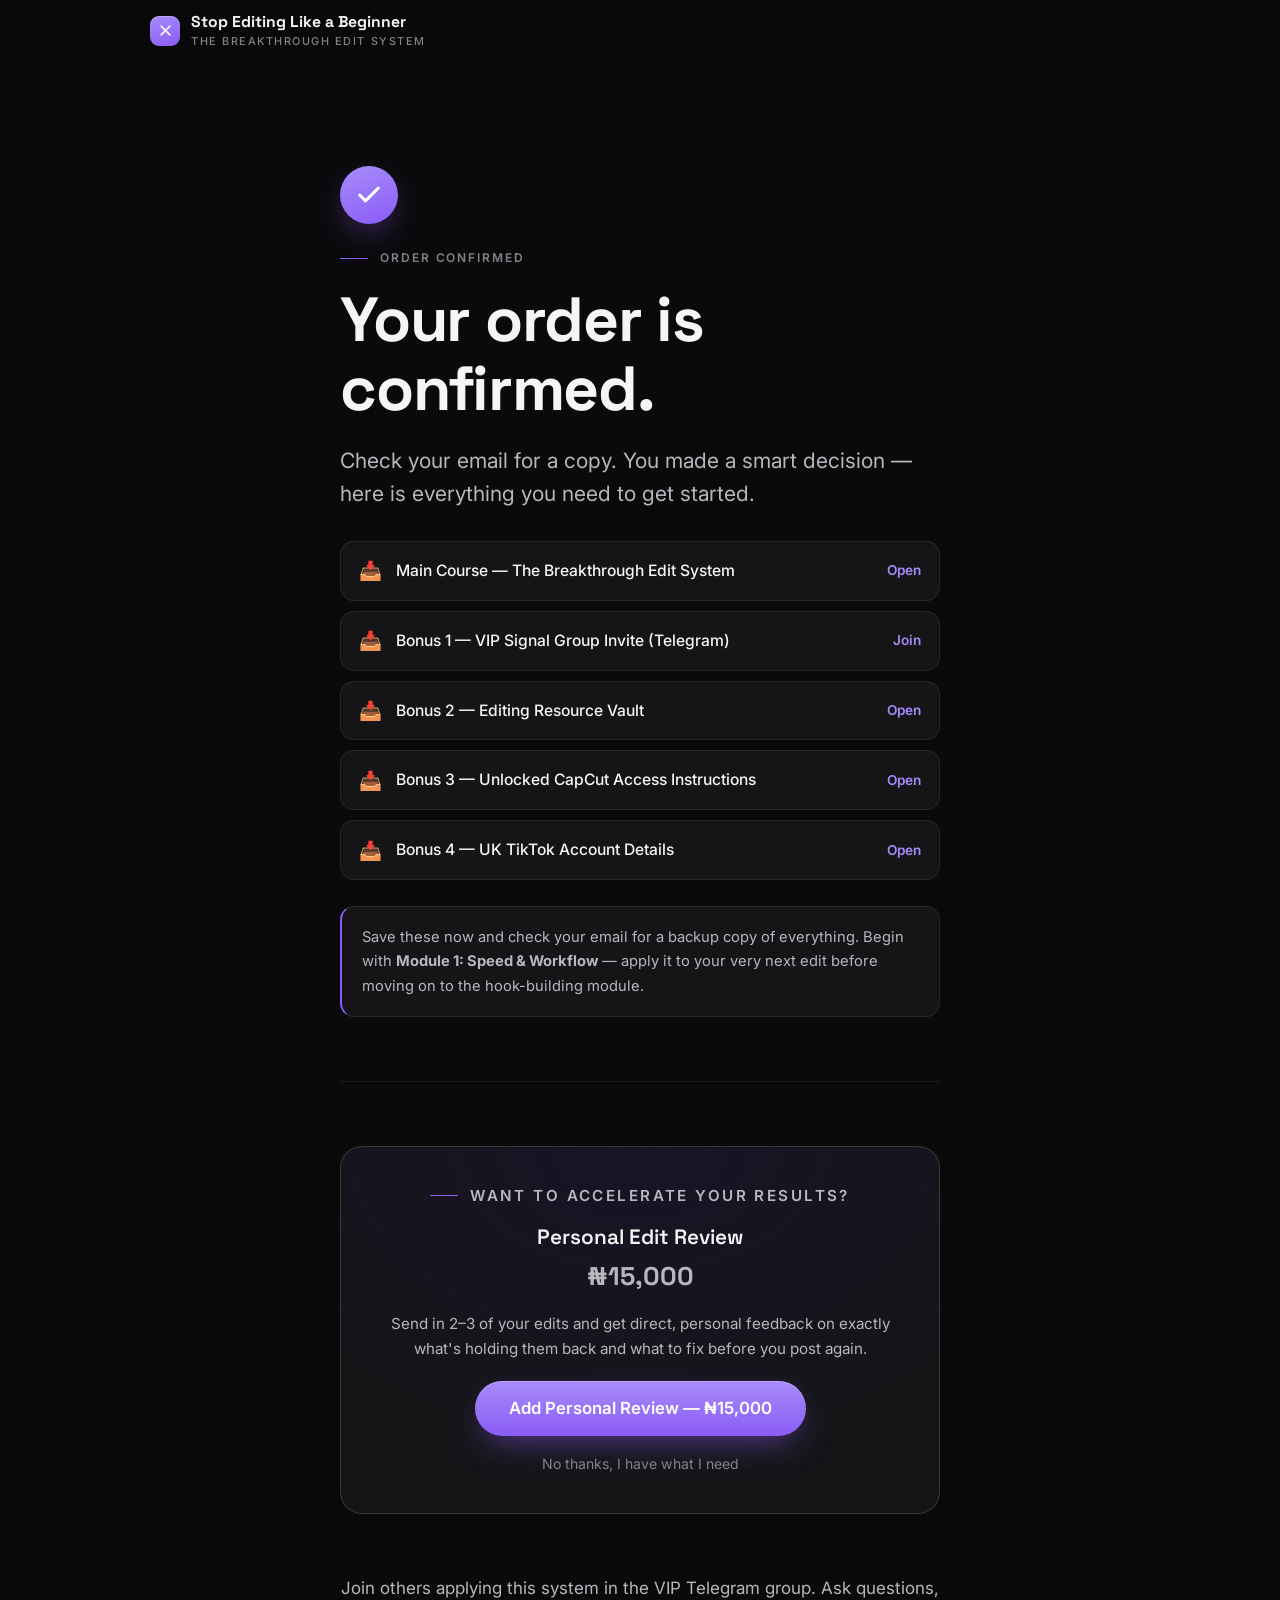
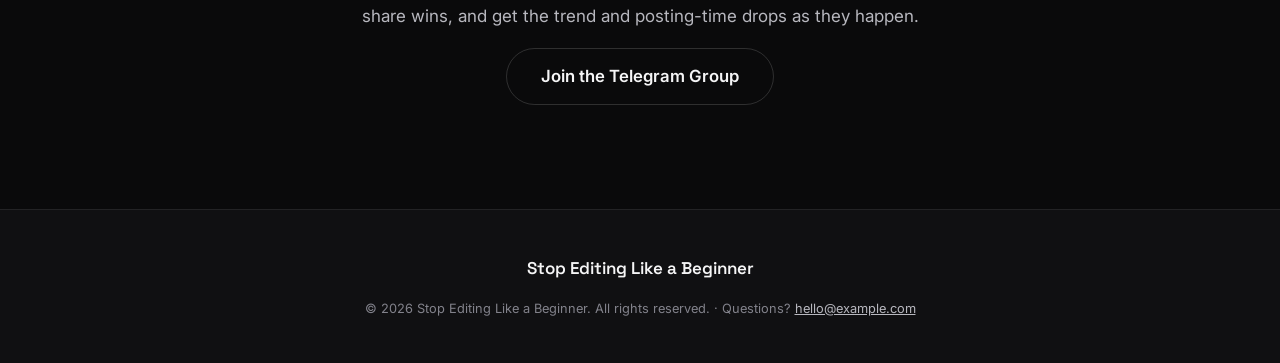
==== confirmation.html @ e880b3b8 "initial commit" ====
<!DOCTYPE html>
<html lang="en">
<head>
  <meta charset="UTF-8">
  <meta name="viewport" content="width=device-width, initial-scale=1">
  <script>document.documentElement.classList.add('js');</script>
  <title>Order Confirmed — The Breakthrough Edit System</title>
  <meta name="robots" content="noindex">

  <link rel="preconnect" href="https://fonts.googleapis.com">
  <link rel="preconnect" href="https://fonts.gstatic.com" crossorigin>
  <link href="https://fonts.googleapis.com/css2?family=Inter:wght@400;500;600&family=Space+Grotesk:wght@500;600;700&display=swap" rel="stylesheet">
  <link rel="stylesheet" href="assets/styles.css">
</head>
<body>
  <a class="skip" href="#main">Skip to content</a>

  <header class="nav is-stuck" data-nav>
    <div class="container nav__inner">
      <a class="brand" href="index.html" aria-label="Stop Editing Like a Beginner — home">
        <span class="mark" aria-hidden="true">
          <svg viewBox="0 0 24 24" fill="none" stroke="currentColor" stroke-width="2.4" stroke-linecap="round"><path d="M5 5l14 14M19 5 5 19"/></svg>
        </span>
        <span class="brand__name">
          <b>Stop Editing Like a Beginner</b>
          <span class="brand__sub">The Breakthrough Edit System</span>
        </span>
      </a>
    </div>
  </header>

  <main id="main">
    <section class="section confirm">
      <div class="container narrow reveal">
        <span class="badge" aria-hidden="true">
          <svg viewBox="0 0 24 24" fill="none" stroke="currentColor" stroke-width="2.6" stroke-linecap="round" stroke-linejoin="round"><path d="M20 6 9 17l-5-5"/></svg>
        </span>

        <p class="eyebrow">Order confirmed</p>
        <h1>Your order is confirmed.</h1>
        <p class="lede">Check your email for a copy. You made a smart decision — here is everything you need to get started.</p>

        <ul class="downloads">
          <li>
            <span class="ico" aria-hidden="true">&#128229;</span>
            <span class="name">Main Course — The Breakthrough Edit System</span>
            <a class="get" href="#">Open</a>
          </li>
          <li>
            <span class="ico" aria-hidden="true">&#128229;</span>
            <span class="name">Bonus 1 — VIP Signal Group Invite (Telegram)</span>
            <a class="get" href="#">Join</a>
          </li>
          <li>
            <span class="ico" aria-hidden="true">&#128229;</span>
            <span class="name">Bonus 2 — Editing Resource Vault</span>
            <a class="get" href="#">Open</a>
          </li>
          <li>
            <span class="ico" aria-hidden="true">&#128229;</span>
            <span class="name">Bonus 3 — Unlocked CapCut Access Instructions</span>
            <a class="get" href="#">Open</a>
          </li>
          <li>
            <span class="ico" aria-hidden="true">&#128229;</span>
            <span class="name">Bonus 4 — UK TikTok Account Details</span>
            <a class="get" href="#">Open</a>
          </li>
        </ul>

        <p class="note-box">Save these now and check your email for a backup copy of everything. Begin with <strong>Module 1: Speed &amp; Workflow</strong> — apply it to your very next edit before moving on to the hook-building module.</p>
      </div>

      <div class="container narrow">
        <hr class="divider">

        <div class="upsell reveal">
          <p class="eyebrow" style="justify-content:center;">Want to accelerate your results?</p>
          <h3>Personal Edit Review</h3>
          <p class="price-line">&#8358;15,000</p>
          <p>Send in 2&ndash;3 of your edits and get direct, personal feedback on exactly what's holding them back and what to fix before you post again.</p>
          <p style="margin-top:20px;">
            <a class="btn btn--lg" href="#">Add Personal Review — &#8358;15,000</a>
          </p>
          <a class="decline" href="index.html">No thanks, I have what I need</a>
        </div>

        <div class="next-block reveal">
          <p class="body">Join others applying this system in the VIP Telegram group. Ask questions, share wins, and get the trend and posting-time drops as they happen.</p>
          <a class="btn btn--lg btn--ghost" href="#">Join the Telegram Group</a>
        </div>
      </div>
    </section>
  </main>

  <footer class="foot">
    <div class="container foot__inner">
      <p class="foot__brand">Stop Editing Like a Beginner</p>
      <p class="foot__legal">
        &copy; <span data-year>2026</span> Stop Editing Like a Beginner. All rights reserved. &middot;
        Questions? <a href="mailto:hello@example.com">hello@example.com</a>
      </p>
    </div>
  </footer>

  <script src="assets/main.js"></script>
</body>
</html>
---- assets/styles.css ----
/* =========================================================
   Stop Editing Like a Beginner — The Breakthrough Edit System
   Sales page styles
   ========================================================= */

:root {
  color-scheme: dark;

  --bg: #0A0A0B;
  --bg-alt: #101012;
  --surface: #151518;
  --surface-2: #1B1B20;

  --border: rgba(255, 255, 255, 0.08);
  --border-strong: rgba(255, 255, 255, 0.15);

  --text: #F5F5F6;
  --text-dim: #B7B7BE;
  --text-mute: #82828B;

  --accent: #8B5CF6;
  --accent-2: #A78BFA;
  --gold: #F5B544;

  --radius: 14px;
  --radius-lg: 22px;
  --maxw: 1060px;

  --shadow: 0 24px 60px -24px rgba(0, 0, 0, 0.65);
  --glow: 0 12px 34px -10px rgba(139, 92, 246, 0.6);

  --font-body: "Inter", system-ui, -apple-system, "Segoe UI", Roboto, sans-serif;
  --font-head: "Space Grotesk", var(--font-body);
}

/* ---------- Reset / base ---------- */

*, *::before, *::after { box-sizing: border-box; }

html { -webkit-text-size-adjust: 100%; scroll-behavior: smooth; }

body {
  margin: 0;
  background: var(--bg);
  color: var(--text);
  font-family: var(--font-body);
  font-size: 1.0625rem;
  line-height: 1.65;
  -webkit-font-smoothing: antialiased;
  text-rendering: optimizeLegibility;
}

img { max-width: 100%; display: block; height: auto; }
a { color: inherit; }

h1, h2, h3 {
  font-family: var(--font-head);
  font-weight: 600;
  line-height: 1.1;
  letter-spacing: -0.02em;
  margin: 0;
}

h1 { font-size: clamp(2.4rem, 6.6vw, 3.9rem); font-weight: 700; }
h2 { font-size: clamp(1.85rem, 4.2vw, 2.75rem); }
h3 { font-family: var(--font-body); font-size: 1.05rem; font-weight: 600; letter-spacing: 0; }

p { margin: 0; }

::selection { background: var(--accent); color: #fff; }

:where(section) { scroll-margin-top: 90px; }

/* ---------- Layout helpers ---------- */

.container {
  width: 100%;
  max-width: var(--maxw);
  margin-inline: auto;
  padding-inline: clamp(20px, 5vw, 40px);
}

.narrow { max-width: 680px; }

.center {
  display: flex;
  flex-direction: column;
  align-items: center;
  text-align: center;
  gap: 14px;
}

.section { padding-block: clamp(64px, 10vw, 120px); }

.section--alt {
  background: var(--bg-alt);
  border-block: 1px solid var(--border);
}

.u-accent { color: var(--accent-2); }

/* ---------- Skip link ---------- */

.skip {
  position: absolute;
  left: -9999px;
}
.skip:focus {
  left: 16px;
  top: 16px;
  z-index: 100;
  background: #fff;
  color: #000;
  padding: 9px 15px;
  border-radius: 8px;
  font-weight: 600;
}

/* ---------- Eyebrow ---------- */

.eyebrow {
  display: flex;
  align-items: center;
  gap: 12px;
  margin: 0 0 18px;
  font-size: 0.75rem;
  font-weight: 600;
  letter-spacing: 0.16em;
  text-transform: uppercase;
  color: var(--text-mute);
}
.eyebrow::before {
  content: "";
  width: 28px;
  height: 1px;
  background: var(--accent);
}

/* ---------- Text blocks ---------- */

.lede {
  margin: 22px 0 0;
  font-size: clamp(1.1rem, 2.1vw, 1.32rem);
  line-height: 1.55;
  color: var(--text-dim);
}
.lede--plain { margin: 0 0 34px; color: var(--text); }

.body { margin: 18px 0 0; color: var(--text-dim); }

.callout-line {
  margin: 38px 0 0;
  padding-left: 22px;
  border-left: 2px solid var(--accent);
  font-family: var(--font-head);
  font-size: clamp(1.15rem, 2.5vw, 1.5rem);
  font-weight: 500;
  line-height: 1.4;
  letter-spacing: -0.01em;
  color: var(--text);
}

/* ---------- Buttons ---------- */

.btn {
  --_bg: linear-gradient(180deg, var(--accent-2), var(--accent));
  display: inline-flex;
  align-items: center;
  justify-content: center;
  gap: 10px;
  padding: 16px 26px;
  font-family: var(--font-body);
  font-size: 1rem;
  font-weight: 600;
  line-height: 1;
  color: #fff;
  text-decoration: none;
  background: var(--_bg);
  border: 0;
  border-radius: 999px;
  cursor: pointer;
  box-shadow: var(--glow), inset 0 1px 0 rgba(255, 255, 255, 0.25);
  transition: transform 0.15s ease, box-shadow 0.15s ease, filter 0.15s ease;
}
.btn:hover {
  transform: translateY(-2px);
  filter: brightness(1.06);
  box-shadow: 0 18px 44px -12px rgba(139, 92, 246, 0.7), inset 0 1px 0 rgba(255, 255, 255, 0.25);
}
.btn:active { transform: translateY(0); }
.btn:focus-visible { outline: 2px solid var(--accent-2); outline-offset: 3px; }

.btn--lg { padding: 19px 34px; font-size: 1.05rem; }
.btn--sm { padding: 11px 18px; font-size: 0.9rem; }
.btn--block { width: 100%; }

.btn--ghost {
  background: transparent;
  color: var(--text);
  border: 1px solid var(--border-strong);
  box-shadow: none;
}
.btn--ghost:hover { background: var(--surface-2); filter: none; }

.btn svg { width: 18px; height: 18px; flex-shrink: 0; }

/* ---------- CTA micro copy ---------- */

.cta { margin-top: 32px; }
.cta__micro { margin: 14px 0 0; font-size: 0.9rem; color: var(--text-mute); }
.cta__trust { margin: 4px 0 0; font-size: 0.82rem; letter-spacing: 0.02em; color: var(--text-mute); }

/* ---------- Announcement bar ---------- */

.announce {
  padding: 9px 16px;
  text-align: center;
  font-size: 0.85rem;
  font-weight: 500;
  letter-spacing: 0.01em;
  color: #fff;
  background: linear-gradient(90deg, var(--accent), var(--accent-2));
}
.announce strong { font-weight: 700; }

/* ---------- Nav ---------- */

.nav {
  position: sticky;
  top: 0;
  z-index: 50;
  background: rgba(10, 10, 11, 0.72);
  backdrop-filter: blur(12px);
  -webkit-backdrop-filter: blur(12px);
  border-bottom: 1px solid transparent;
  transition: border-color 0.2s ease, background 0.2s ease;
}
.nav.is-stuck {
  border-color: var(--border);
  background: rgba(10, 10, 11, 0.92);
}
.nav__inner {
  display: flex;
  align-items: center;
  justify-content: space-between;
  gap: 16px;
  padding-block: 13px;
}

.brand {
  display: flex;
  align-items: center;
  gap: 11px;
  text-decoration: none;
  line-height: 1.15;
}
.brand .mark {
  display: grid;
  place-items: center;
  width: 30px;
  height: 30px;
  flex-shrink: 0;
  border-radius: 9px;
  color: #fff;
  background: linear-gradient(160deg, var(--accent-2), var(--accent));
  box-shadow: inset 0 1px 0 rgba(255, 255, 255, 0.3);
}
.brand .mark svg { width: 15px; height: 15px; }
.brand__name { display: flex; flex-direction: column; line-height: 1.25; }
.brand b { font-family: var(--font-head); font-weight: 700; font-size: 0.98rem; }
.brand__sub {
  margin-top: 2px;
  font-size: 0.68rem;
  font-weight: 500;
  letter-spacing: 0.14em;
  text-transform: uppercase;
  color: var(--text-mute);
}

/* ---------- Hero ---------- */

.hero {
  position: relative;
  overflow: hidden;
  padding-top: clamp(44px, 7vw, 84px);
  padding-bottom: clamp(36px, 5vw, 56px);
}
.hero::before {
  content: "";
  position: absolute;
  inset: -22% -12% auto auto;
  width: min(680px, 92vw);
  height: 660px;
  background: radial-gradient(circle at 68% 32%, rgba(139, 92, 246, 0.26), transparent 62%);
  pointer-events: none;
}
.hero__grid {
  position: relative;
  display: grid;
  grid-template-columns: 1.05fr 0.95fr;
  gap: clamp(32px, 6vw, 72px);
  align-items: center;
}
.hero__copy { max-width: 560px; }

.hero__media { justify-self: center; position: relative; }

.phone {
  position: relative;
  width: min(272px, 72vw);
  padding: 10px;
  background: linear-gradient(160deg, #27272c, #131316);
  border: 1px solid var(--border-strong);
  border-radius: 44px;
  box-shadow: var(--shadow);
}
.phone::before {
  content: "";
  position: absolute;
  inset: -44px;
  z-index: -1;
  background: radial-gradient(circle, rgba(139, 92, 246, 0.22), transparent 70%);
}
.phone img {
  width: 100%;
  aspect-ratio: 9 / 13;
  object-fit: cover;
  object-position: top center;
  border-radius: 34px;
}

/* ---------- Pain list ---------- */

.painlist {
  margin: 0;
  padding: 0;
  list-style: none;
  border-top: 1px solid var(--border);
}
.painlist li {
  position: relative;
  padding: 15px 0 15px 32px;
  border-bottom: 1px solid var(--border);
  color: #C6C6CD;
}
.painlist li::before {
  content: "\00d7";
  position: absolute;
  left: 4px;
  top: 15px;
  font-size: 1rem;
  font-weight: 700;
  color: #6a6a72;
}

/* ---------- Wins list ---------- */

.wins {
  margin: 30px 0 0;
  padding: 0;
  list-style: none;
}
.wins li {
  position: relative;
  padding: 16px 0 16px 40px;
  border-bottom: 1px solid var(--border);
  color: var(--text);
}
.wins li:first-child { border-top: 1px solid var(--border); }
.wins li::before {
  content: "";
  position: absolute;
  left: 0;
  top: 15px;
  width: 22px;
  height: 22px;
  border-radius: 50%;
  background: rgba(139, 92, 246, 0.16);
  border: 1px solid rgba(139, 92, 246, 0.5);
}
.wins li::after {
  content: "\2713";
  position: absolute;
  left: 0;
  top: 15px;
  width: 22px;
  height: 22px;
  font-size: 0.78rem;
  font-weight: 700;
  line-height: 22px;
  text-align: center;
  color: var(--accent-2);
}

/* ---------- Figures ---------- */

.shot { margin: clamp(38px, 6vw, 64px) 0 0; }
.shot img {
  border-radius: var(--radius-lg);
  border: 1px solid var(--border);
  box-shadow: var(--shadow);
}
.shot--wide img {
  width: 100%;
  aspect-ratio: 16 / 9;
  object-fit: cover;
}
.shot figcaption {
  margin-top: 14px;
  font-size: 0.9rem;
  color: var(--text-mute);
  text-align: center;
}

/* ---------- Value stack ---------- */

.stack {
  margin-top: 30px;
  background: var(--surface);
  border: 1px solid var(--border);
  border-radius: var(--radius-lg);
  overflow: hidden;
}
.stack__row {
  display: flex;
  align-items: flex-start;
  justify-content: space-between;
  gap: 22px;
  padding: 22px 24px;
  border-bottom: 1px solid var(--border);
}
.stack__row h3 { margin: 0 0 4px; }
.stack__row p {
  margin: 0;
  max-width: 46ch;
  font-size: 0.92rem;
  color: var(--text-mute);
}
.stack__row--main { background: var(--surface-2); }
.stack__row--main h3 { font-family: var(--font-head); font-size: 1.15rem; font-weight: 600; }

.price {
  flex-shrink: 0;
  font-weight: 600;
  font-size: 0.95rem;
  font-variant-numeric: tabular-nums;
  color: var(--text-dim);
}
.tag {
  display: inline-block;
  margin-left: 8px;
  padding: 2px 8px;
  font-size: 0.72rem;
  font-weight: 600;
  letter-spacing: 0.02em;
  color: var(--accent-2);
  background: rgba(139, 92, 246, 0.14);
  border-radius: 999px;
  vertical-align: middle;
}
.stack__total {
  display: flex;
  align-items: center;
  justify-content: space-between;
  padding: 20px 24px;
  font-family: var(--font-head);
  font-weight: 600;
  font-size: 1.05rem;
}

/* ---------- Price card ---------- */

.pricecard {
  margin-top: 26px;
  padding: clamp(28px, 5vw, 44px);
  text-align: center;
  border: 1px solid var(--border-strong);
  border-radius: var(--radius-lg);
  background: radial-gradient(120% 130% at 50% 0%, rgba(139, 92, 246, 0.14), var(--surface) 62%);
}
.pricecard__label {
  margin: 0;
  font-size: 0.75rem;
  letter-spacing: 0.16em;
  text-transform: uppercase;
  color: var(--text-mute);
}
.pricecard__amount {
  margin: 8px 0 0;
  font-family: var(--font-head);
  font-weight: 700;
  font-size: clamp(2.6rem, 7vw, 3.5rem);
  letter-spacing: -0.02em;
}
.pricecard__amount s {
  display: inline-block;
  margin-left: 12px;
  font-size: 0.32em;
  font-weight: 500;
  letter-spacing: 0;
  color: var(--text-mute);
  vertical-align: middle;
}
.pricecard__note {
  margin: 14px auto 24px;
  max-width: 46ch;
  font-size: 0.95rem;
  color: var(--text-dim);
}
.pricecard .cta__micro { margin-top: 12px; }

/* ---------- Receipts ---------- */

.receipts {
  display: grid;
  grid-template-columns: repeat(auto-fit, minmax(150px, 1fr));
  gap: 16px;
  margin-top: clamp(30px, 5vw, 44px);
}
.receipts figure {
  margin: 0;
  background: var(--surface);
  border: 1px solid var(--border);
  border-radius: var(--radius);
  overflow: hidden;
}
.receipts img {
  width: 100%;
  aspect-ratio: 4 / 3;
  object-fit: cover;
  object-position: top;
}
.receipts figcaption {
  padding: 12px 14px;
  font-size: 0.82rem;
  color: var(--text-mute);
  border-top: 1px solid var(--border);
}
.receipts__note {
  margin: 16px 0 0;
  text-align: center;
  font-size: 0.82rem;
  color: var(--text-mute);
}

/* ---------- Quotes ---------- */

.quotes {
  display: grid;
  grid-template-columns: 1fr 1fr;
  gap: 20px;
  margin-top: 34px;
}
blockquote {
  margin: 0;
  padding: 26px;
  background: var(--surface);
  border: 1px solid var(--border);
  border-radius: var(--radius-lg);
}
blockquote p {
  margin: 14px 0 18px;
  font-size: 1.02rem;
  line-height: 1.55;
  color: var(--text);
}
.stars { color: var(--gold); letter-spacing: 2px; font-size: 0.9rem; }
blockquote footer { font-size: 0.9rem; font-style: normal; color: var(--text-mute); }
blockquote footer span {
  display: block;
  margin-top: 4px;
  font-weight: 500;
  color: var(--accent-2);
}

/* ---------- Guarantee ---------- */

.guarantee {
  display: flex;
  gap: 14px;
  align-items: flex-start;
  max-width: 520px;
  margin: 30px auto 0;
  padding: 20px 22px;
  text-align: left;
  background: var(--surface);
  border: 1px solid var(--border);
  border-radius: var(--radius);
}
.guarantee__icon { font-size: 1.4rem; line-height: 1; }
.guarantee p { margin: 0; font-size: 0.92rem; color: var(--text-dim); }

/* ---------- Final section ---------- */

.final .shot { margin: 0 0 clamp(36px, 6vw, 56px); }

/* ---------- Footer ---------- */

.foot {
  padding-block: 44px;
  background: var(--bg-alt);
  border-top: 1px solid var(--border);
}
.foot__inner { display: flex; flex-direction: column; gap: 6px; text-align: center; }
.foot__brand { font-family: var(--font-head); font-weight: 600; }
.foot__meta { font-size: 0.85rem; color: var(--text-mute); }
.foot__legal { margin-top: 10px; font-size: 0.8rem; color: var(--text-mute); }
.foot__legal a { color: var(--text-dim); }

/* ---------- Sticky buy bar (mobile) ---------- */

.buybar {
  position: fixed;
  left: 0;
  right: 0;
  bottom: 0;
  z-index: 60;
  padding: 12px clamp(16px, 5vw, 20px);
  background: rgba(16, 16, 18, 0.95);
  backdrop-filter: blur(10px);
  -webkit-backdrop-filter: blur(10px);
  border-top: 1px solid var(--border);
  transform: translateY(110%);
  transition: transform 0.25s ease;
}
.buybar.is-visible { transform: translateY(0); }
.buybar__inner {
  display: flex;
  align-items: center;
  justify-content: space-between;
  gap: 14px;
  max-width: var(--maxw);
  margin-inline: auto;
}
.buybar strong { font-family: var(--font-head); font-size: 1.1rem; }
.buybar span { display: block; font-size: 0.75rem; color: var(--text-mute); }

@media (min-width: 860px) {
  .buybar { display: none; }
}

/* ---------- Confirmation page ---------- */

.confirm { padding-block: clamp(56px, 9vw, 104px); }

.badge {
  display: grid;
  place-items: center;
  width: 58px;
  height: 58px;
  margin: 0 0 24px;
  border-radius: 50%;
  color: #fff;
  background: linear-gradient(160deg, var(--accent-2), var(--accent));
  box-shadow: var(--glow);
}
.badge svg { width: 28px; height: 28px; }

.downloads { margin: 30px 0 0; padding: 0; list-style: none; }
.downloads li {
  display: flex;
  align-items: center;
  gap: 14px;
  padding: 16px 18px;
  margin-bottom: 10px;
  background: var(--surface);
  border: 1px solid var(--border);
  border-radius: var(--radius);
}
.downloads .ico { font-size: 1.15rem; line-height: 1; flex-shrink: 0; }
.downloads .name { flex: 1; font-weight: 500; font-size: 0.98rem; }
.downloads .get {
  flex-shrink: 0;
  font-size: 0.85rem;
  font-weight: 600;
  color: var(--accent-2);
  text-decoration: none;
}
.downloads .get:hover { text-decoration: underline; }

.note-box {
  margin: 26px 0 0;
  padding: 18px 20px;
  font-size: 0.92rem;
  color: var(--text-dim);
  background: var(--surface);
  border: 1px solid var(--border);
  border-left: 2px solid var(--accent);
  border-radius: var(--radius);
}

.divider {
  margin: clamp(40px, 7vw, 64px) 0;
  border: 0;
  border-top: 1px solid var(--border);
}

.upsell {
  padding: clamp(24px, 4vw, 36px);
  background: radial-gradient(120% 130% at 50% 0%, rgba(139, 92, 246, 0.12), var(--surface) 62%);
  border: 1px solid var(--border-strong);
  border-radius: var(--radius-lg);
  text-align: center;
}
.upsell h3 { font-family: var(--font-head); font-size: 1.3rem; font-weight: 600; }
.upsell .price-line {
  margin: 6px 0 14px;
  font-family: var(--font-head);
  font-size: 1.6rem;
  font-weight: 700;
}
.upsell p { color: var(--text-dim); font-size: 0.95rem; }
.decline {
  display: inline-block;
  margin-top: 16px;
  font-size: 0.88rem;
  color: var(--text-mute);
  text-decoration: none;
}
.decline:hover { color: var(--text-dim); text-decoration: underline; }

.next-block { margin-top: clamp(40px, 7vw, 60px); text-align: center; }
.next-block .btn { margin-top: 18px; }

/* ---------- Reveal animation ---------- */

.js .reveal {
  opacity: 0;
  transform: translateY(16px);
  transition: opacity 0.6s ease, transform 0.6s ease;
}
.js .reveal.in { opacity: 1; transform: none; }

/* ---------- Responsive ---------- */

@media (max-width: 860px) {
  .hero__grid { grid-template-columns: 1fr; text-align: center; }
  .hero__copy { max-width: none; }
  .hero .eyebrow { justify-content: center; }
  .hero .cta { display: flex; flex-direction: column; align-items: center; }
  body { padding-bottom: 72px; }
}

@media (max-width: 720px) {
  .quotes { grid-template-columns: 1fr; }
  .stack__row { flex-direction: column; gap: 8px; }
  .stack__row .price { align-self: flex-start; }
}

@media (prefers-reduced-motion: reduce) {
  html { scroll-behavior: auto; }
  *, *::before, *::after { transition: none !important; animation: none !important; }
  .btn:hover { transform: none; }
  .js .reveal { opacity: 1; transform: none; }
}
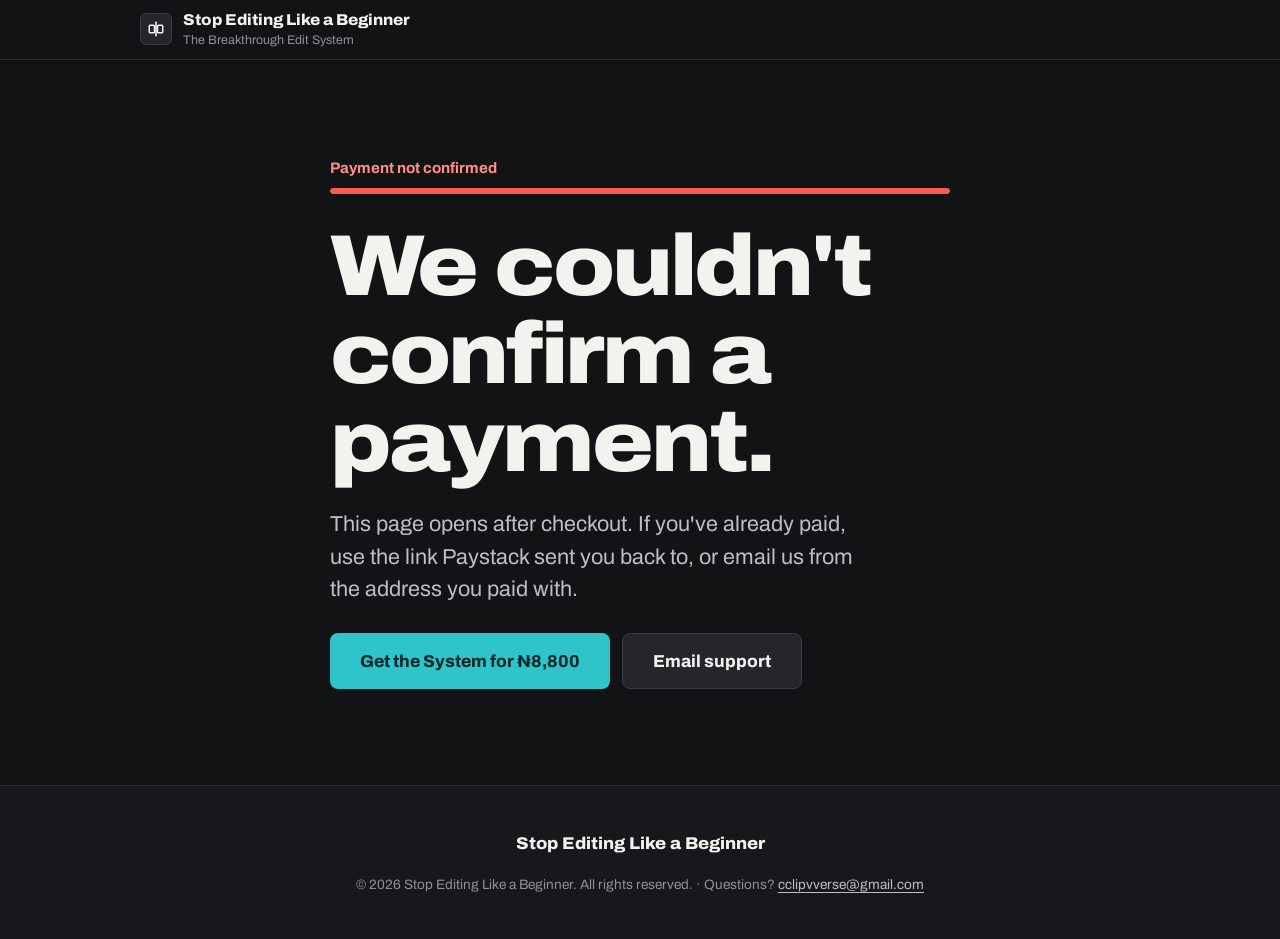
==== commit 79a5f38d: "Redesign funnel and wire Paystack checkout" ====
--- a/confirmation.html
+++ b/confirmation.html
@@ -6,20 +6,19 @@
   <script>document.documentElement.classList.add('js');</script>
   <title>Order Confirmed — The Breakthrough Edit System</title>
   <meta name="robots" content="noindex">
+  <meta name="theme-color" content="#121315">
 
-  <link rel="preconnect" href="https://fonts.googleapis.com">
-  <link rel="preconnect" href="https://fonts.gstatic.com" crossorigin>
-  <link href="https://fonts.googleapis.com/css2?family=Inter:wght@400;500;600&family=Space+Grotesk:wght@500;600;700&display=swap" rel="stylesheet">
+  <link rel="preload" href="assets/fonts/archivo-latin.woff2" as="font" type="font/woff2" crossorigin>
   <link rel="stylesheet" href="assets/styles.css">
 </head>
 <body>
   <a class="skip" href="#main">Skip to content</a>
 
-  <header class="nav is-stuck" data-nav>
+  <header class="nav" data-nav>
     <div class="container nav__inner">
       <a class="brand" href="index.html" aria-label="Stop Editing Like a Beginner — home">
         <span class="mark" aria-hidden="true">
-          <svg viewBox="0 0 24 24" fill="none" stroke="currentColor" stroke-width="2.4" stroke-linecap="round"><path d="M5 5l14 14M19 5 5 19"/></svg>
+          <svg viewBox="0 0 24 24" fill="none" stroke="currentColor" stroke-width="2" stroke-linecap="round"><rect x="3" y="7" width="7" height="10" rx="1.5"/><rect x="14" y="7" width="7" height="10" rx="1.5"/><path d="M12 3v18"/></svg>
         </span>
         <span class="brand__name">
           <b>Stop Editing Like a Beginner</b>
@@ -31,63 +30,80 @@
 
   <main id="main">
     <section class="section confirm">
-      <div class="container narrow reveal">
-        <span class="badge" aria-hidden="true">
-          <svg viewBox="0 0 24 24" fill="none" stroke="currentColor" stroke-width="2.6" stroke-linecap="round" stroke-linejoin="round"><path d="M20 6 9 17l-5-5"/></svg>
-        </span>
+      <div class="container narrow">
+        <div class="done" data-status data-state="checking" role="status" aria-live="polite">
+          <p class="done__row">
+            <svg class="done__ok" viewBox="0 0 24 24" fill="none" stroke="currentColor" stroke-width="2.6" stroke-linecap="round" stroke-linejoin="round" aria-hidden="true"><path d="M20 6 9 17l-5-5"/></svg>
+            <span data-status-text>Checking your payment&hellip;</span>
+            <span class="done__pct" aria-hidden="true" data-status-pct></span>
+          </p>
+          <span class="done__bar" aria-hidden="true"></span>
+        </div>
 
-        <p class="eyebrow">Order confirmed</p>
+        <noscript>
+          <p class="note-box">Turn on JavaScript to confirm your payment and see your Telegram access links.</p>
+        </noscript>
+
+        <div class="unpaid" data-unpaid hidden>
+          <h1>We couldn't confirm a payment.</h1>
+          <p class="lede" data-unpaid-text>If you've just paid, refresh this page. Still stuck? Email us from the address you paid with and we'll send your access.</p>
+          <div class="unpaid__actions">
+            <a class="btn btn--lg" href="index.html#get">Get the System for &#8358;8,800</a>
+            <a class="btn btn--lg btn--ghost" href="mailto:cclipvverse@gmail.com">Email support</a>
+          </div>
+        </div>
+
+        <div class="paid" data-paid hidden>
         <h1>Your order is confirmed.</h1>
         <p class="lede">Check your email for a copy. You made a smart decision — here is everything you need to get started.</p>
 
+        <div class="tg">
+          <p class="body">Join others applying this system in the VIP Telegram group. Ask questions, share wins, and get the trend and posting-time drops as they happen.</p>
+          <div class="tg__buttons">
+            <a class="btn btn--lg" data-link="vault" target="_blank" rel="noopener">Join Clip Verse Resource Vault</a>
+            <a class="btn btn--lg" data-link="signal" target="_blank" rel="noopener">Join Clip Verse Signal Group</a>
+          </div>
+        </div>
+
         <ul class="downloads">
-          <li>
-            <span class="ico" aria-hidden="true">&#128229;</span>
+          <li data-lane="V1">
+            <svg class="ico" viewBox="0 0 24 24" fill="none" stroke="currentColor" stroke-width="1.8" stroke-linecap="round" stroke-linejoin="round" aria-hidden="true"><rect x="3" y="5" width="18" height="14" rx="2"/><path d="m10 9 5 3-5 3V9Z"/></svg>
             <span class="name">Main Course — The Breakthrough Edit System</span>
-            <a class="get" href="#">Open</a>
+            <span class="where">In Telegram</span>
           </li>
-          <li>
-            <span class="ico" aria-hidden="true">&#128229;</span>
+          <li data-lane="A1" class="lane-audio">
+            <svg class="ico" viewBox="0 0 24 24" fill="none" stroke="currentColor" stroke-width="1.8" stroke-linecap="round" stroke-linejoin="round" aria-hidden="true"><path d="M4 12h3l2-6 4 12 2-6h5"/></svg>
             <span class="name">Bonus 1 — VIP Signal Group Invite (Telegram)</span>
-            <a class="get" href="#">Join</a>
+            <span class="where">In Telegram</span>
           </li>
-          <li>
-            <span class="ico" aria-hidden="true">&#128229;</span>
+          <li data-lane="T1" class="lane-text">
+            <svg class="ico" viewBox="0 0 24 24" fill="none" stroke="currentColor" stroke-width="1.8" stroke-linecap="round" stroke-linejoin="round" aria-hidden="true"><rect x="3" y="4" width="18" height="16" rx="2"/><path d="M3 10h18M9 4v6"/></svg>
             <span class="name">Bonus 2 — Editing Resource Vault</span>
-            <a class="get" href="#">Open</a>
+            <span class="where">In Telegram</span>
           </li>
-          <li>
-            <span class="ico" aria-hidden="true">&#128229;</span>
+          <li data-lane="FX" class="lane-fx">
+            <svg class="ico" viewBox="0 0 24 24" fill="none" stroke="currentColor" stroke-width="1.8" stroke-linecap="round" stroke-linejoin="round" aria-hidden="true"><rect x="5" y="11" width="14" height="9" rx="2"/><path d="M8 11V8a4 4 0 0 1 7.6-1.7"/></svg>
             <span class="name">Bonus 3 — Unlocked CapCut Access Instructions</span>
-            <a class="get" href="#">Open</a>
+            <span class="where">In Telegram</span>
           </li>
-          <li>
-            <span class="ico" aria-hidden="true">&#128229;</span>
+          <li data-lane="OV" class="lane-marker">
+            <svg class="ico" viewBox="0 0 24 24" fill="none" stroke="currentColor" stroke-width="1.8" stroke-linecap="round" stroke-linejoin="round" aria-hidden="true"><circle cx="12" cy="8" r="4"/><path d="M4 21c1.5-4 4.5-6 8-6s6.5 2 8 6"/></svg>
             <span class="name">Bonus 4 — UK TikTok Account Details</span>
-            <a class="get" href="#">Open</a>
+            <span class="where">In Telegram</span>
           </li>
         </ul>
 
         <p class="note-box">Save these now and check your email for a backup copy of everything. Begin with <strong>Module 1: Speed &amp; Workflow</strong> — apply it to your very next edit before moving on to the hook-building module.</p>
-      </div>
 
-      <div class="container narrow">
         <hr class="divider">
 
-        <div class="upsell reveal">
-          <p class="eyebrow" style="justify-content:center;">Want to accelerate your results?</p>
-          <h3>Personal Edit Review</h3>
+        <div class="upsell">
+          <p class="upsell__bar">Want to accelerate your results?</p>
+          <h2>Personal Edit Review</h2>
           <p class="price-line">&#8358;15,000</p>
           <p>Send in 2&ndash;3 of your edits and get direct, personal feedback on exactly what's holding them back and what to fix before you post again.</p>
-          <p style="margin-top:20px;">
-            <a class="btn btn--lg" href="#">Add Personal Review — &#8358;15,000</a>
-          </p>
-          <a class="decline" href="index.html">No thanks, I have what I need</a>
+          <a class="btn btn--lg btn--ghost" href="https://t.me/+2349126359248" target="_blank" rel="noopener">Message us on Telegram</a>
         </div>
-
-        <div class="next-block reveal">
-          <p class="body">Join others applying this system in the VIP Telegram group. Ask questions, share wins, and get the trend and posting-time drops as they happen.</p>
-          <a class="btn btn--lg btn--ghost" href="#">Join the Telegram Group</a>
         </div>
       </div>
     </section>
@@ -98,11 +114,12 @@
       <p class="foot__brand">Stop Editing Like a Beginner</p>
       <p class="foot__legal">
         &copy; <span data-year>2026</span> Stop Editing Like a Beginner. All rights reserved. &middot;
-        Questions? <a href="mailto:hello@example.com">hello@example.com</a>
+        Questions? <a href="mailto:cclipvverse@gmail.com">cclipvverse@gmail.com</a>
       </p>
     </div>
   </footer>
 
   <script src="assets/main.js"></script>
+  <script src="assets/confirm.js"></script>
 </body>
 </html>
--- a/assets/styles.css
+++ b/assets/styles.css
@@ -1,75 +1,120 @@
 /* =========================================================
    Stop Editing Like a Beginner — The Breakthrough Edit System
-   Sales page styles
+   World: a CapCut project timeline at night. Sections are clips,
+   the scroll is the playhead.
    ========================================================= */
+
+/* Archivo, self-hosted (SIL Open Font License, assets/fonts/OFL.txt).
+   One variable file per subset covers every width and weight used. */
+@font-face {
+  font-family: "Archivo";
+  font-style: normal;
+  font-weight: 100 900;
+  font-stretch: 62% 125%;
+  font-display: swap;
+  src: url(fonts/archivo-latin.woff2) format("woff2");
+  unicode-range: U+0000-00FF, U+0131, U+0152-0153, U+02BB-02BC, U+02C6, U+02DA, U+02DC, U+0304, U+0308, U+0329, U+2000-206F, U+20AC, U+2122, U+2191, U+2193, U+2212, U+2215, U+FEFF, U+FFFD;
+}
+@font-face {
+  font-family: "Archivo";
+  font-style: normal;
+  font-weight: 100 900;
+  font-stretch: 62% 125%;
+  font-display: swap;
+  /* latin-ext carries the naira sign (U+20A6) */
+  src: url(fonts/archivo-latin-ext.woff2) format("woff2");
+  unicode-range: U+0100-02BA, U+02BD-02C5, U+02C7-02CC, U+02CE-02D7, U+02DD-02FF, U+0304, U+0308, U+0329, U+1D00-1DBF, U+1E00-1E9F, U+1EF2-1EFF, U+2020, U+20A0-20AB, U+20AD-20C0, U+2113, U+2C60-2C7F, U+A720-A7FF;
+}
 
 :root {
   color-scheme: dark;
 
-  --bg: #0A0A0B;
-  --bg-alt: #101012;
-  --surface: #151518;
-  --surface-2: #1B1B20;
-
-  --border: rgba(255, 255, 255, 0.08);
-  --border-strong: rgba(255, 255, 255, 0.15);
-
-  --text: #F5F5F6;
-  --text-dim: #B7B7BE;
-  --text-mute: #82828B;
-
-  --accent: #8B5CF6;
-  --accent-2: #A78BFA;
-  --gold: #F5B544;
-
-  --radius: 14px;
-  --radius-lg: 22px;
-  --maxw: 1060px;
-
-  --shadow: 0 24px 60px -24px rgba(0, 0, 0, 0.65);
-  --glow: 0 12px 34px -10px rgba(139, 92, 246, 0.6);
-
-  --font-body: "Inter", system-ui, -apple-system, "Segoe UI", Roboto, sans-serif;
-  --font-head: "Space Grotesk", var(--font-body);
+  /* Editor panels */
+  --bg: #121315;
+  --bg-2: #17181b;
+  --track: #1d1e22;
+  --track-2: #25262b;
+  --line: #2c2e33;
+  --line-2: #3a3c42;
+
+  /* Ink */
+  --ink: #f2f2ef;
+  --ink-2: #bdbfc4;
+  --ink-3: #8e9197;
+
+  /* Lanes, in their real CapCut roles */
+  --audio: #2ec4c9;      /* audio / waveform, also the export action */
+  --audio-hi: #5fd6da;
+  --audio-ink: #06292b;
+  --text: #f0a33a;       /* text clips */
+  --marker: #ff5a4e;     /* markers, cuts */
+  --overlay: #7fb2ff;    /* overlay lane */
+  --playhead: #ffffff;
+
+  --r-clip: 6px;
+  --r-panel: 10px;
+  --maxw: 1080px;
+
+  --font: "Archivo", system-ui, -apple-system, "Segoe UI", Roboto, sans-serif;
+  --ease-out: cubic-bezier(0.16, 1, 0.3, 1);
 }
 
 /* ---------- Reset / base ---------- */
 
 *, *::before, *::after { box-sizing: border-box; }
 
-html { -webkit-text-size-adjust: 100%; scroll-behavior: smooth; }
+html {
+  -webkit-text-size-adjust: 100%;
+  scroll-behavior: smooth;
+  scrollbar-color: var(--line-2) var(--bg);
+}
 
 body {
   margin: 0;
   background: var(--bg);
-  color: var(--text);
-  font-family: var(--font-body);
+  color: var(--ink);
+  font-family: var(--font);
   font-size: 1.0625rem;
-  line-height: 1.65;
+  line-height: 1.6;
+  font-variation-settings: "wdth" 100;
   -webkit-font-smoothing: antialiased;
-  text-rendering: optimizeLegibility;
+  caret-color: var(--audio);
 }
 
 img { max-width: 100%; display: block; height: auto; }
-a { color: inherit; }
-
-h1, h2, h3 {
-  font-family: var(--font-head);
-  font-weight: 600;
-  line-height: 1.1;
-  letter-spacing: -0.02em;
-  margin: 0;
-}
-
-h1 { font-size: clamp(2.4rem, 6.6vw, 3.9rem); font-weight: 700; }
-h2 { font-size: clamp(1.85rem, 4.2vw, 2.75rem); }
-h3 { font-family: var(--font-body); font-size: 1.05rem; font-weight: 600; letter-spacing: 0; }
+a { color: inherit; text-underline-offset: 0.2em; text-decoration-thickness: 1px; }
+a:focus-visible, button:focus-visible, [tabindex]:focus-visible {
+  outline: 2px solid var(--playhead);
+  outline-offset: 3px;
+  border-radius: 4px;
+}
+
+h1, h2, h3 { margin: 0; line-height: 1.02; text-wrap: balance; }
+
+h1 {
+  font-size: clamp(2.7rem, 7.4vw, 5.4rem);
+  font-weight: 850;
+  font-variation-settings: "wdth" 112;
+  letter-spacing: -0.035em;
+}
+h2 {
+  font-size: clamp(2rem, 4.6vw, 3.25rem);
+  font-weight: 800;
+  font-variation-settings: "wdth" 110;
+  letter-spacing: -0.03em;
+}
+h3 { font-size: 1.04rem; font-weight: 700; line-height: 1.35; }
 
 p { margin: 0; }
 
-::selection { background: var(--accent); color: #fff; }
-
-:where(section) { scroll-margin-top: 90px; }
+::selection { background: var(--audio); color: var(--audio-ink); }
+
+:where(section) { scroll-margin-top: 118px; }
+
+.tabular, .price, .strip__tc, .ruler, .lanes__ruler, .monitor__tc,
+.pricecard__amount, .stack__total, .buybar strong {
+  font-variant-numeric: tabular-nums;
+}
 
 /* ---------- Layout helpers ---------- */
 
@@ -77,10 +122,9 @@
   width: 100%;
   max-width: var(--maxw);
   margin-inline: auto;
-  padding-inline: clamp(20px, 5vw, 40px);
-}
-
-.narrow { max-width: 680px; }
+  padding-inline: clamp(16px, 5vw, 40px);
+}
+.narrow { max-width: 700px; }
 
 .center {
   display: flex;
@@ -88,163 +132,179 @@
   align-items: center;
   text-align: center;
   gap: 14px;
+  margin-top: clamp(40px, 6vw, 64px);
 }
 
 .section { padding-block: clamp(64px, 10vw, 120px); }
-
-.section--alt {
-  background: var(--bg-alt);
-  border-block: 1px solid var(--border);
-}
-
-.u-accent { color: var(--accent-2); }
+.section--alt { background: var(--bg-2); border-block: 1px solid var(--line); }
 
 /* ---------- Skip link ---------- */
 
-.skip {
+.skip { position: absolute; left: -9999px; }
+.skip:focus {
+  left: 16px; top: 16px; z-index: 100;
+  background: var(--playhead); color: var(--bg);
+  padding: 10px 16px; border-radius: var(--r-clip); font-weight: 700;
+}
+
+/* ---------- Section band: a ruler segment opening each section ---------- */
+
+.band {
+  display: flex;
+  align-items: center;
+  gap: 12px;
+  margin: 0 0 clamp(36px, 5vw, 52px);
+  padding-bottom: 10px;
+  background: url(img/ruler-ticks.svg) bottom left / 12px 6px repeat-x;
+}
+.band__tc { font-size: 0.75rem; color: var(--ink-3); font-variant-numeric: tabular-nums; }
+.band__label,
+.audience {
+  padding: 3px 10px;
+  font-size: 0.9rem;
+  font-weight: 650;
+  color: var(--text);
+  background: rgb(240 163 58 / 0.12);
+  border: 1px solid rgb(240 163 58 / 0.6);
+  border-radius: 4px;
+}
+
+/* Audience line, set as a text clip under the hero lede */
+.audience { display: inline-block; margin-top: 18px; padding: 5px 12px; font-size: 0.95rem; }
+
+/* Shared clip treatment: 1px lane edge plus full-height in/out trim brackets,
+   the way CapCut draws a selected clip */
+.clipbox {
+  position: relative;
+  border: 1px solid var(--lane, rgb(255 255 255 / 0.4));
+  border-radius: var(--r-clip);
+  background: var(--lane-fill, rgb(255 255 255 / 0.03));
+}
+.clipbox::before,
+.clipbox::after {
+  content: "";
   position: absolute;
-  left: -9999px;
-}
-.skip:focus {
-  left: 16px;
-  top: 16px;
-  z-index: 100;
-  background: #fff;
-  color: #000;
-  padding: 9px 15px;
-  border-radius: 8px;
-  font-weight: 600;
-}
-
-/* ---------- Eyebrow ---------- */
-
-.eyebrow {
-  display: flex;
-  align-items: center;
-  gap: 12px;
-  margin: 0 0 18px;
-  font-size: 0.75rem;
-  font-weight: 600;
-  letter-spacing: 0.16em;
-  text-transform: uppercase;
-  color: var(--text-mute);
-}
-.eyebrow::before {
-  content: "";
-  width: 28px;
-  height: 1px;
-  background: var(--accent);
-}
+  top: -1px;
+  bottom: -1px;
+  width: 7px;
+  background:
+    linear-gradient(var(--bg), var(--bg)) center / 2px 14px no-repeat,
+    var(--lane-solid, var(--ink-2));
+  pointer-events: none;
+}
+.clipbox::before { left: -1px; border-radius: var(--r-clip) 0 0 var(--r-clip); }
+.clipbox::after { right: -1px; border-radius: 0 var(--r-clip) var(--r-clip) 0; }
+
+/* Lane colours, reusable on any clip */
+.clipbox--video   { --lane: rgb(255 255 255 / 0.45); --lane-fill: rgb(255 255 255 / 0.03); --lane-solid: #d9dadd; }
+.clipbox--audio   { --lane: rgb(46 196 201 / 0.6);  --lane-fill: rgb(46 196 201 / 0.05);  --lane-solid: var(--audio); }
+.clipbox--overlay { --lane: rgb(127 178 255 / 0.6); --lane-fill: rgb(127 178 255 / 0.05); --lane-solid: var(--overlay); }
 
 /* ---------- Text blocks ---------- */
 
 .lede {
   margin: 22px 0 0;
-  font-size: clamp(1.1rem, 2.1vw, 1.32rem);
-  line-height: 1.55;
-  color: var(--text-dim);
-}
-.lede--plain { margin: 0 0 34px; color: var(--text); }
-
-.body { margin: 18px 0 0; color: var(--text-dim); }
-
+  max-width: 34ch;
+  font-size: clamp(1.12rem, 2.1vw, 1.35rem);
+  line-height: 1.5;
+  color: var(--ink-2);
+}
+.lede--plain {
+  margin: 0 0 34px;
+  font-size: clamp(1.2rem, 2.4vw, 1.5rem);
+  font-weight: 500;
+  line-height: 1.45;
+  color: var(--ink);
+}
+.body { margin: 18px 0 0; color: var(--ink-2); max-width: 62ch; }
+
+/* A caption clip on the text lane */
 .callout-line {
-  margin: 38px 0 0;
-  padding-left: 22px;
-  border-left: 2px solid var(--accent);
-  font-family: var(--font-head);
-  font-size: clamp(1.15rem, 2.5vw, 1.5rem);
-  font-weight: 500;
-  line-height: 1.4;
+  margin: 40px 0 0;
+  padding: 20px 24px;
+  font-size: clamp(1.2rem, 2.6vw, 1.6rem);
+  font-weight: 700;
+  font-variation-settings: "wdth" 104;
+  line-height: 1.35;
   letter-spacing: -0.01em;
-  color: var(--text);
-}
-
-/* ---------- Buttons ---------- */
+  color: var(--ink);
+  background: rgb(240 163 58 / 0.08);
+  border: 1px solid rgb(240 163 58 / 0.55);
+  border-radius: var(--r-clip);
+}
+
+/* ---------- Buttons: the export action ---------- */
 
 .btn {
-  --_bg: linear-gradient(180deg, var(--accent-2), var(--accent));
   display: inline-flex;
   align-items: center;
   justify-content: center;
   gap: 10px;
-  padding: 16px 26px;
-  font-family: var(--font-body);
+  min-height: 48px;
+  padding: 14px 24px;
+  font-family: var(--font);
   font-size: 1rem;
-  font-weight: 600;
-  line-height: 1;
-  color: #fff;
+  font-weight: 750;
+  line-height: 1.1;
+  text-align: center;
+  color: var(--audio-ink);
   text-decoration: none;
-  background: var(--_bg);
+  background: var(--audio);
   border: 0;
-  border-radius: 999px;
+  border-radius: 8px;
   cursor: pointer;
-  box-shadow: var(--glow), inset 0 1px 0 rgba(255, 255, 255, 0.25);
-  transition: transform 0.15s ease, box-shadow 0.15s ease, filter 0.15s ease;
-}
-.btn:hover {
-  transform: translateY(-2px);
-  filter: brightness(1.06);
-  box-shadow: 0 18px 44px -12px rgba(139, 92, 246, 0.7), inset 0 1px 0 rgba(255, 255, 255, 0.25);
-}
+  transition: background-color 0.2s var(--ease-out), transform 0.2s var(--ease-out);
+}
+.btn:hover { background: var(--audio-hi); transform: translateY(-1px); }
 .btn:active { transform: translateY(0); }
-.btn:focus-visible { outline: 2px solid var(--accent-2); outline-offset: 3px; }
-
-.btn--lg { padding: 19px 34px; font-size: 1.05rem; }
-.btn--sm { padding: 11px 18px; font-size: 0.9rem; }
+
+.btn--lg { min-height: 56px; padding: 16px 30px; font-size: 1.08rem; }
+.btn--sm { min-height: 44px; padding: 10px 16px; font-size: 0.92rem; }
 .btn--block { width: 100%; }
 
 .btn--ghost {
-  background: transparent;
-  color: var(--text);
-  border: 1px solid var(--border-strong);
-  box-shadow: none;
-}
-.btn--ghost:hover { background: var(--surface-2); filter: none; }
+  color: var(--ink);
+  background: var(--track-2);
+  border: 1px solid var(--line-2);
+}
+.btn--ghost:hover { background: #2f3036; }
 
 .btn svg { width: 18px; height: 18px; flex-shrink: 0; }
 
 /* ---------- CTA micro copy ---------- */
 
 .cta { margin-top: 32px; }
-.cta__micro { margin: 14px 0 0; font-size: 0.9rem; color: var(--text-mute); }
-.cta__trust { margin: 4px 0 0; font-size: 0.82rem; letter-spacing: 0.02em; color: var(--text-mute); }
+.cta__micro { margin: 14px 0 0; font-size: 0.92rem; color: var(--ink-3); }
+.cta__trust { margin: 4px 0 0; font-size: 0.85rem; color: var(--ink-3); }
 
 /* ---------- Announcement bar ---------- */
 
 .announce {
-  padding: 9px 16px;
+  padding: 8px 16px;
   text-align: center;
   font-size: 0.85rem;
   font-weight: 500;
-  letter-spacing: 0.01em;
-  color: #fff;
-  background: linear-gradient(90deg, var(--accent), var(--accent-2));
-}
-.announce strong { font-weight: 700; }
-
-/* ---------- Nav ---------- */
+  color: var(--ink-2);
+  background: var(--track);
+  border-bottom: 1px solid var(--line);
+}
+.announce strong { color: var(--text); font-weight: 750; }
+
+/* ---------- Nav + project strip ---------- */
 
 .nav {
   position: sticky;
   top: 0;
   z-index: 50;
-  background: rgba(10, 10, 11, 0.72);
-  backdrop-filter: blur(12px);
-  -webkit-backdrop-filter: blur(12px);
-  border-bottom: 1px solid transparent;
-  transition: border-color 0.2s ease, background 0.2s ease;
-}
-.nav.is-stuck {
-  border-color: var(--border);
-  background: rgba(10, 10, 11, 0.92);
+  background: var(--bg);
+  border-bottom: 1px solid var(--line);
 }
 .nav__inner {
   display: flex;
   align-items: center;
   justify-content: space-between;
   gap: 16px;
-  padding-block: 13px;
+  padding-block: 10px;
 }
 
 .brand {
@@ -252,326 +312,469 @@
   align-items: center;
   gap: 11px;
   text-decoration: none;
-  line-height: 1.15;
+  line-height: 1.3;
 }
 .brand .mark {
   display: grid;
   place-items: center;
-  width: 30px;
-  height: 30px;
+  width: 32px;
+  height: 32px;
   flex-shrink: 0;
-  border-radius: 9px;
-  color: #fff;
-  background: linear-gradient(160deg, var(--accent-2), var(--accent));
-  box-shadow: inset 0 1px 0 rgba(255, 255, 255, 0.3);
-}
-.brand .mark svg { width: 15px; height: 15px; }
-.brand__name { display: flex; flex-direction: column; line-height: 1.25; }
-.brand b { font-family: var(--font-head); font-weight: 700; font-size: 0.98rem; }
-.brand__sub {
-  margin-top: 2px;
-  font-size: 0.68rem;
-  font-weight: 500;
-  letter-spacing: 0.14em;
-  text-transform: uppercase;
-  color: var(--text-mute);
-}
-
-/* ---------- Hero ---------- */
-
-.hero {
+  border-radius: var(--r-clip);
+  color: var(--ink);
+  background: var(--track-2);
+  border: 1px solid var(--line-2);
+}
+.brand .mark svg { width: 18px; height: 18px; }
+.brand .mark path { stroke: var(--playhead); }
+.brand__name { display: flex; flex-direction: column; }
+.brand b { font-weight: 800; font-size: 0.98rem; font-variation-settings: "wdth" 106; }
+.brand__sub { margin-top: 2px; font-size: 0.78rem; color: var(--ink-3); }
+
+.strip { border-top: 1px solid var(--line); background: var(--bg-2); }
+.strip__inner {
   position: relative;
-  overflow: hidden;
-  padding-top: clamp(44px, 7vw, 84px);
-  padding-bottom: clamp(36px, 5vw, 56px);
-}
-.hero::before {
-  content: "";
-  position: absolute;
-  inset: -22% -12% auto auto;
-  width: min(680px, 92vw);
-  height: 660px;
-  background: radial-gradient(circle at 68% 32%, rgba(139, 92, 246, 0.26), transparent 62%);
-  pointer-events: none;
-}
-.hero__grid {
-  position: relative;
+  display: flex;
+  align-items: center;
+  gap: 14px;
+  height: 38px;
+}
+.strip__tc { flex-shrink: 0; font-size: 0.78rem; color: var(--ink-3); min-width: 88px; }
+.strip__tc b { color: var(--ink); font-weight: 700; }
+.strip__clips {
+  flex: 1;
   display: grid;
-  grid-template-columns: 1.05fr 0.95fr;
-  gap: clamp(32px, 6vw, 72px);
-  align-items: center;
-}
-.hero__copy { max-width: 560px; }
-
-.hero__media { justify-self: center; position: relative; }
-
-.phone {
-  position: relative;
-  width: min(272px, 72vw);
-  padding: 10px;
-  background: linear-gradient(160deg, #27272c, #131316);
-  border: 1px solid var(--border-strong);
-  border-radius: 44px;
-  box-shadow: var(--shadow);
-}
-.phone::before {
-  content: "";
-  position: absolute;
-  inset: -44px;
-  z-index: -1;
-  background: radial-gradient(circle, rgba(139, 92, 246, 0.22), transparent 70%);
-}
-.phone img {
-  width: 100%;
-  aspect-ratio: 9 / 13;
-  object-fit: cover;
-  object-position: top center;
-  border-radius: 34px;
-}
-
-/* ---------- Pain list ---------- */
-
-.painlist {
+  grid-auto-flow: column;
+  grid-auto-columns: 1fr;
+  gap: 3px;
   margin: 0;
   padding: 0;
   list-style: none;
-  border-top: 1px solid var(--border);
+}
+.strip__clips a {
+  display: block;
+  height: 24px;
+  padding: 0 8px;
+  overflow: hidden;
+  font-size: 0.75rem;
+  font-weight: 600;
+  line-height: 22px;
+  white-space: nowrap;
+  text-overflow: ellipsis;
+  text-decoration: none;
+  color: var(--ink-3);
+  background: var(--track);
+  border: 1px solid var(--line-2);
+  border-radius: 4px;
+  transition: color 0.2s var(--ease-out), border-color 0.2s var(--ease-out), background-color 0.2s var(--ease-out);
+}
+.strip__clips a:hover { color: var(--ink); }
+.strip__clips a[aria-current="true"] {
+  color: var(--ink);
+  background: var(--track-2);
+  border-color: var(--playhead);
+}
+.strip__clips li:last-child a { border-color: rgb(46 196 201 / 0.6); color: var(--audio); }
+.strip__head {
+  position: absolute;
+  top: 3px;
+  bottom: 3px;
+  left: 0;
+  width: 2px;
+  background: var(--playhead);
+  border-radius: 1px;
+  pointer-events: none;
+  transform: translateX(var(--head-x, 0px));
+  will-change: transform;
+}
+.strip__head::before {
+  content: "";
+  position: absolute;
+  top: -3px;
+  left: -4px;
+  width: 10px;
+  height: 7px;
+  background: var(--playhead);
+  clip-path: polygon(0 0, 100% 0, 50% 100%);
+}
+html:not(.js) .strip__head { display: none; }
+
+/* ---------- Hero ---------- */
+
+.hero {
+  padding-top: clamp(40px, 6vw, 80px);
+  padding-bottom: clamp(40px, 6vw, 72px);
+}
+.hero__grid {
+  display: grid;
+  grid-template-columns: 1.15fr 0.85fr;
+  gap: clamp(32px, 6vw, 72px);
+  align-items: center;
+}
+
+.ruler {
+  display: flex;
+  justify-content: space-between;
+  max-width: 440px;
+  margin-bottom: 26px;
+  padding-bottom: 8px;
+  font-size: 0.72rem;
+  color: var(--ink-3);
+  background: url(img/ruler-ticks.svg) bottom left / 12px 6px repeat-x;
+}
+
+/* The razor cut through "Beginner" */
+.cut { position: relative; display: inline-block; color: var(--ink-2); }
+.cut::after {
+  content: "";
+  position: absolute;
+  left: -3%;
+  right: -3%;
+  top: 54%;
+  height: 0.075em;
+  background: var(--marker);
+  transform: rotate(-7deg);
+  transform-origin: left center;
+  border-radius: 2px;
+}
+.js .cut::after { animation: razor 0.7s var(--ease-out) 0.35s both; }
+@media (max-width: 640px) {
+  .cut::after { left: 0; right: 0; transform: rotate(-3deg); }
+  .js .cut::after { animation-name: razor-flat; }
+}
+@keyframes razor-flat {
+  from { transform: rotate(-3deg) scaleX(0); }
+  to   { transform: rotate(-3deg) scaleX(1); }
+}
+@keyframes razor {
+  from { transform: rotate(-7deg) scaleX(0); }
+  to   { transform: rotate(-7deg) scaleX(1); }
+}
+
+.hero__media { justify-self: center; }
+
+.monitor {
+  position: relative;
+  padding: 8px;
+  background: #000;
+  border: 1px solid var(--line-2);
+  border-radius: var(--r-panel);
+}
+.monitor img { border-radius: var(--r-clip); }
+.hero .monitor { width: min(300px, 74vw); }
+.hero .monitor img { width: 100%; aspect-ratio: 9 / 13; object-fit: cover; object-position: top center; }
+.monitor__tc {
+  position: absolute;
+  left: 18px;
+  bottom: 18px;
+  padding: 3px 7px;
+  font-size: 0.75rem;
+  font-weight: 600;
+  color: var(--ink);
+  background: rgb(0 0 0 / 0.72);
+  border-radius: 4px;
+}
+.monitor--wide img { width: 100%; aspect-ratio: 16 / 9; object-fit: cover; }
+/* Keep screenshots near their native size so they stay sharp */
+.shot .monitor { max-width: 760px; margin-inline: auto; }
+.shot .monitor--top { max-width: 620px; }
+.monitor--top img { aspect-ratio: 4 / 3; object-position: top center; }
+
+/* Hero timeline lanes */
+.lanes {
+  position: relative;
+  display: grid;
+  gap: 4px;
+  margin-top: clamp(40px, 6vw, 64px);
+  padding: 10px 12px 12px;
+  background: var(--bg-2);
+  border: 1px solid var(--line);
+  border-radius: var(--r-panel);
+  overflow: hidden;
+}
+.lanes__ruler {
+  display: flex;
+  justify-content: space-between;
+  padding-bottom: 7px;
+  font-size: 0.7rem;
+  color: var(--ink-3);
+  background: url(img/ruler-ticks.svg) bottom left / 12px 6px repeat-x;
+}
+.lane { position: relative; display: flex; gap: 2px; }
+.lane--video { height: 46px; }
+.lane--video .clip {
+  flex: 0 0 calc(var(--w) - 2px);
+  background: var(--track-2) center / auto 100% repeat-x;
+  border: 1px solid rgb(255 255 255 / 0.25);
+  border-radius: 4px;
+}
+.lane--text { height: 24px; }
+.clip--text {
+  position: absolute;
+  top: 0;
+  bottom: 0;
+  left: var(--x);
+  width: var(--w);
+  padding: 0 8px;
+  overflow: hidden;
+  font-size: 0.72rem;
+  font-weight: 600;
+  line-height: 22px;
+  white-space: nowrap;
+  text-overflow: ellipsis;
+  color: var(--text);
+  background: rgb(240 163 58 / 0.14);
+  border: 1px solid rgb(240 163 58 / 0.7);
+  border-radius: 4px;
+}
+.lane--audio {
+  height: 32px;
+  padding: 2px 4px;
+  background: rgb(46 196 201 / 0.08);
+  border: 1px solid rgb(46 196 201 / 0.35);
+  border-radius: 4px;
+}
+.lane--audio img { width: 100%; height: 100%; }
+.lanes__head {
+  position: absolute;
+  top: 26px;
+  bottom: 6px;
+  left: 36%;
+  width: 2px;
+  background: var(--playhead);
+}
+
+/* ---------- Pain list: each item is a cut ---------- */
+
+.painlist {
+  --lane: rgb(255 90 78 / 0.6);
+  --lane-fill: rgb(255 90 78 / 0.04);
+  --lane-solid: var(--marker);
+  margin: 0;
+  padding: 4px 26px;
+  list-style: none;
 }
 .painlist li {
   position: relative;
-  padding: 15px 0 15px 32px;
-  border-bottom: 1px solid var(--border);
-  color: #C6C6CD;
+  padding: 16px 0 16px 34px;
+  border-bottom: 1px solid var(--line);
+  color: var(--ink-2);
 }
 .painlist li::before {
-  content: "\00d7";
+  content: "";
   position: absolute;
-  left: 4px;
-  top: 15px;
-  font-size: 1rem;
-  font-weight: 700;
-  color: #6a6a72;
-}
-
-/* ---------- Wins list ---------- */
+  left: 9px;
+  top: 19px;
+  width: 2px;
+  height: 20px;
+  background: var(--marker);
+  transform: rotate(14deg);
+  border-radius: 1px;
+}
+
+/* ---------- Wins list: keyframes ---------- */
 
 .wins {
+  --lane: rgb(46 196 201 / 0.6);
+  --lane-fill: rgb(46 196 201 / 0.05);
+  --lane-solid: var(--audio);
   margin: 30px 0 0;
-  padding: 0;
+  padding: 4px 26px;
   list-style: none;
 }
 .wins li {
   position: relative;
-  padding: 16px 0 16px 40px;
-  border-bottom: 1px solid var(--border);
-  color: var(--text);
-}
-.wins li:first-child { border-top: 1px solid var(--border); }
+  padding: 16px 0 16px 34px;
+  border-bottom: 1px solid var(--line);
+  color: var(--ink);
+}
+.painlist li:last-child, .wins li:last-child { border-bottom: 0; }
 .wins li::before {
   content: "";
   position: absolute;
-  left: 0;
-  top: 15px;
-  width: 22px;
-  height: 22px;
-  border-radius: 50%;
-  background: rgba(139, 92, 246, 0.16);
-  border: 1px solid rgba(139, 92, 246, 0.5);
-}
-.wins li::after {
-  content: "\2713";
-  position: absolute;
-  left: 0;
-  top: 15px;
-  width: 22px;
-  height: 22px;
-  font-size: 0.78rem;
-  font-weight: 700;
-  line-height: 22px;
-  text-align: center;
-  color: var(--accent-2);
+  left: 5px;
+  top: 24px;
+  width: 11px;
+  height: 11px;
+  background: var(--audio);
+  transform: rotate(45deg);
+  border-radius: 2px;
 }
 
 /* ---------- Figures ---------- */
 
-.shot { margin: clamp(38px, 6vw, 64px) 0 0; }
-.shot img {
-  border-radius: var(--radius-lg);
-  border: 1px solid var(--border);
-  box-shadow: var(--shadow);
-}
-.shot--wide img {
-  width: 100%;
-  aspect-ratio: 16 / 9;
-  object-fit: cover;
-}
+.shot { margin: clamp(40px, 6vw, 64px) 0 0; }
 .shot figcaption {
   margin-top: 14px;
-  font-size: 0.9rem;
-  color: var(--text-mute);
+  font-size: 0.92rem;
+  color: var(--ink-3);
   text-align: center;
 }
 
-/* ---------- Value stack ---------- */
+/* ---------- Value stack: one lane per item ---------- */
 
 .stack {
-  margin-top: 30px;
-  background: var(--surface);
-  border: 1px solid var(--border);
-  border-radius: var(--radius-lg);
+  margin-top: 32px;
+  background: var(--track);
+  border: 1px solid var(--line);
+  border-radius: var(--r-panel);
   overflow: hidden;
 }
 .stack__row {
-  display: flex;
-  align-items: flex-start;
-  justify-content: space-between;
-  gap: 22px;
-  padding: 22px 24px;
-  border-bottom: 1px solid var(--border);
+  --lane: rgb(255 255 255 / 0.55);
+  --lane-fill: rgb(255 255 255 / 0.04);
+  display: grid;
+  grid-template-columns: 48px 1fr auto;
+  align-items: center;
+  gap: 16px;
+  padding: 10px 18px 10px 0;
+  border-bottom: 1px solid var(--line);
+}
+.stack__row::before {
+  content: attr(data-lane);
+  align-self: stretch;
+  display: grid;
+  place-items: center;
+  font-size: 0.72rem;
+  font-weight: 700;
+  color: var(--ink-3);
+  border-right: 1px solid var(--line);
+}
+.stack__row > div {
+  padding: 14px 16px;
+  background: var(--lane-fill);
+  border: 1px solid var(--lane);
+  border-radius: var(--r-clip);
 }
 .stack__row h3 { margin: 0 0 4px; }
-.stack__row p {
-  margin: 0;
-  max-width: 46ch;
-  font-size: 0.92rem;
-  color: var(--text-mute);
-}
-.stack__row--main { background: var(--surface-2); }
-.stack__row--main h3 { font-family: var(--font-head); font-size: 1.15rem; font-weight: 600; }
-
-.price {
-  flex-shrink: 0;
-  font-weight: 600;
-  font-size: 0.95rem;
-  font-variant-numeric: tabular-nums;
-  color: var(--text-dim);
-}
+.stack__row p { max-width: 50ch; font-size: 0.92rem; color: var(--ink-2); }
+.stack__row--main h3 { font-size: 1.18rem; font-weight: 800; font-variation-settings: "wdth" 106; }
+.stack__row--audio  { --lane: rgb(46 196 201 / 0.7);  --lane-fill: rgb(46 196 201 / 0.07); }
+.stack__row--text   { --lane: rgb(240 163 58 / 0.7);  --lane-fill: rgb(240 163 58 / 0.07); }
+.stack__row--fx     { --lane: rgb(127 178 255 / 0.7); --lane-fill: rgb(127 178 255 / 0.07); }
+.stack__row--marker { --lane: rgb(255 90 78 / 0.7);   --lane-fill: rgb(255 90 78 / 0.07); }
+
+.price { font-weight: 650; font-size: 0.98rem; color: var(--ink-2); }
 .tag {
   display: inline-block;
   margin-left: 8px;
-  padding: 2px 8px;
-  font-size: 0.72rem;
-  font-weight: 600;
-  letter-spacing: 0.02em;
-  color: var(--accent-2);
-  background: rgba(139, 92, 246, 0.14);
-  border-radius: 999px;
+  padding: 2px 7px;
+  font-size: 0.75rem;
+  font-weight: 700;
+  color: #ff8f86;
+  background: rgb(255 90 78 / 0.14);
+  border-radius: 4px;
   vertical-align: middle;
 }
 .stack__total {
   display: flex;
-  align-items: center;
   justify-content: space-between;
-  padding: 20px 24px;
-  font-family: var(--font-head);
-  font-weight: 600;
-  font-size: 1.05rem;
-}
-
-/* ---------- Price card ---------- */
+  padding: 18px 18px 18px 64px;
+  font-weight: 800;
+  font-size: 1.08rem;
+  font-variation-settings: "wdth" 108;
+}
+
+/* ---------- Price card: the export sheet ---------- */
 
 .pricecard {
-  margin-top: 26px;
-  padding: clamp(28px, 5vw, 44px);
+  margin-top: 24px;
+  padding: 0 clamp(24px, 5vw, 44px) clamp(28px, 5vw, 44px);
   text-align: center;
-  border: 1px solid var(--border-strong);
-  border-radius: var(--radius-lg);
-  background: radial-gradient(120% 130% at 50% 0%, rgba(139, 92, 246, 0.14), var(--surface) 62%);
-}
+  overflow: hidden;
+  background: var(--track-2);
+  border: 1px solid var(--line-2);
+  border-radius: 12px;
+}
+/* Title bar of the export sheet */
 .pricecard__label {
-  margin: 0;
-  font-size: 0.75rem;
-  letter-spacing: 0.16em;
-  text-transform: uppercase;
-  color: var(--text-mute);
-}
+  display: flex;
+  align-items: center;
+  gap: 12px;
+  margin: 0 calc(-1 * clamp(24px, 5vw, 44px)) clamp(22px, 4vw, 34px);
+  padding: 12px 18px;
+  font-size: 0.95rem;
+  font-weight: 650;
+  text-align: left;
+  color: var(--ink);
+  background: var(--track);
+  border-bottom: 1px solid var(--line-2);
+}
+.pricecard__icon { width: 20px; height: 20px; flex-shrink: 0; color: var(--audio); }
+
+.settings { margin: 0 0 22px; text-align: left; }
+.settings > div {
+  display: flex;
+  justify-content: space-between;
+  gap: 16px;
+  padding: 11px 0;
+  border-bottom: 1px solid var(--line-2);
+  font-size: 0.95rem;
+}
+.settings dt { color: var(--ink-2); }
+.settings dd { margin: 0; font-weight: 650; color: var(--ink); text-align: right; }
 .pricecard__amount {
-  margin: 8px 0 0;
-  font-family: var(--font-head);
-  font-weight: 700;
-  font-size: clamp(2.6rem, 7vw, 3.5rem);
-  letter-spacing: -0.02em;
+  margin: 6px 0 0;
+  font-weight: 850;
+  font-size: clamp(3rem, 8.5vw, 4.5rem);
+  font-variation-settings: "wdth" 112;
+  letter-spacing: -0.03em;
+  line-height: 1.05;
 }
 .pricecard__amount s {
   display: inline-block;
-  margin-left: 12px;
-  font-size: 0.32em;
+  margin-left: 10px;
+  font-size: 0.3em;
   font-weight: 500;
   letter-spacing: 0;
-  color: var(--text-mute);
+  color: var(--ink-3);
   vertical-align: middle;
 }
 .pricecard__note {
-  margin: 14px auto 24px;
+  margin: 14px auto 26px;
   max-width: 46ch;
-  font-size: 0.95rem;
-  color: var(--text-dim);
-}
-.pricecard .cta__micro { margin-top: 12px; }
+  font-size: 0.96rem;
+  color: var(--ink-2);
+}
 
 /* ---------- Receipts ---------- */
 
 .receipts {
   display: grid;
-  grid-template-columns: repeat(auto-fit, minmax(150px, 1fr));
-  gap: 16px;
+  grid-template-columns: repeat(3, 1fr);
+  align-items: start;
+  gap: 18px;
   margin-top: clamp(30px, 5vw, 44px);
 }
-.receipts figure {
-  margin: 0;
-  background: var(--surface);
-  border: 1px solid var(--border);
-  border-radius: var(--radius);
-  overflow: hidden;
-}
-.receipts img {
-  width: 100%;
-  aspect-ratio: 4 / 3;
-  object-fit: cover;
-  object-position: top;
-}
+.receipts figure { margin: 0; padding: 0 7px; }
+.receipts img { border-radius: 0; }
+.receipts img { width: 100%; }
 .receipts figcaption {
   padding: 12px 14px;
-  font-size: 0.82rem;
-  color: var(--text-mute);
-  border-top: 1px solid var(--border);
-}
-.receipts__note {
-  margin: 16px 0 0;
-  text-align: center;
-  font-size: 0.82rem;
-  color: var(--text-mute);
-}
+  font-size: 0.9rem;
+  font-weight: 600;
+  color: var(--ink);
+  border-top: 1px solid var(--line);
+}
+.receipts__note { margin: 16px 0 0; text-align: center; font-size: 0.88rem; color: var(--ink-3); }
 
 /* ---------- Quotes ---------- */
 
 .quotes {
   display: grid;
   grid-template-columns: 1fr 1fr;
-  gap: 20px;
-  margin-top: 34px;
+  gap: 18px;
+  margin-top: 36px;
 }
 blockquote {
   margin: 0;
-  padding: 26px;
-  background: var(--surface);
-  border: 1px solid var(--border);
-  border-radius: var(--radius-lg);
-}
-blockquote p {
-  margin: 14px 0 18px;
-  font-size: 1.02rem;
-  line-height: 1.55;
-  color: var(--text);
-}
-.stars { color: var(--gold); letter-spacing: 2px; font-size: 0.9rem; }
-blockquote footer { font-size: 0.9rem; font-style: normal; color: var(--text-mute); }
-blockquote footer span {
-  display: block;
-  margin-top: 4px;
-  font-weight: 500;
-  color: var(--accent-2);
-}
+  padding: 24px 28px;
+}
+blockquote p { margin: 12px 0 18px; font-size: 1.02rem; line-height: 1.55; color: var(--ink); }
+.stars { display: flex; gap: 3px; color: var(--text); }
+.stars svg { width: 16px; height: 16px; fill: currentColor; }
+blockquote footer { font-size: 0.92rem; color: var(--ink-3); }
+blockquote footer span { display: block; margin-top: 4px; font-weight: 600; color: var(--audio); }
 
 /* ---------- Guarantee ---------- */
 
@@ -581,31 +784,37 @@
   align-items: flex-start;
   max-width: 520px;
   margin: 30px auto 0;
-  padding: 20px 22px;
+  padding: 18px 20px;
   text-align: left;
-  background: var(--surface);
-  border: 1px solid var(--border);
-  border-radius: var(--radius);
-}
-.guarantee__icon { font-size: 1.4rem; line-height: 1; }
-.guarantee p { margin: 0; font-size: 0.92rem; color: var(--text-dim); }
+  background: var(--track);
+  border: 1px solid var(--line);
+  border-radius: var(--r-panel);
+}
+.guarantee__icon { width: 28px; height: 28px; flex-shrink: 0; color: var(--audio); }
+.guarantee p { font-size: 0.95rem; color: var(--ink-2); }
+.guarantee strong { color: var(--ink); }
 
 /* ---------- Final section ---------- */
 
-.final .shot { margin: 0 0 clamp(36px, 6vw, 56px); }
+.final .shot { margin: 0; }
+.final__clip {
+  display: flex;
+  flex-direction: column;
+  align-items: center;
+  gap: 14px;
+  width: 100%;
+  padding: clamp(28px, 5vw, 44px) clamp(22px, 5vw, 40px);
+}
+.final .center { margin-top: clamp(36px, 6vw, 56px); }
 
 /* ---------- Footer ---------- */
 
-.foot {
-  padding-block: 44px;
-  background: var(--bg-alt);
-  border-top: 1px solid var(--border);
-}
+.foot { padding-block: 44px; background: var(--bg-2); border-top: 1px solid var(--line); }
 .foot__inner { display: flex; flex-direction: column; gap: 6px; text-align: center; }
-.foot__brand { font-family: var(--font-head); font-weight: 600; }
-.foot__meta { font-size: 0.85rem; color: var(--text-mute); }
-.foot__legal { margin-top: 10px; font-size: 0.8rem; color: var(--text-mute); }
-.foot__legal a { color: var(--text-dim); }
+.foot__brand { font-weight: 800; font-variation-settings: "wdth" 106; }
+.foot__meta { font-size: 0.88rem; color: var(--ink-3); }
+.foot__legal { margin-top: 10px; font-size: 0.85rem; color: var(--ink-3); }
+.foot__legal a { color: var(--ink-2); }
 
 /* ---------- Sticky buy bar (mobile) ---------- */
 
@@ -615,13 +824,12 @@
   right: 0;
   bottom: 0;
   z-index: 60;
-  padding: 12px clamp(16px, 5vw, 20px);
-  background: rgba(16, 16, 18, 0.95);
-  backdrop-filter: blur(10px);
-  -webkit-backdrop-filter: blur(10px);
-  border-top: 1px solid var(--border);
+  padding: 10px clamp(16px, 5vw, 20px);
+  padding-bottom: max(10px, env(safe-area-inset-bottom));
+  background: var(--track);
+  border-top: 1px solid var(--line-2);
   transform: translateY(110%);
-  transition: transform 0.25s ease;
+  transition: transform 0.3s var(--ease-out);
 }
 .buybar.is-visible { transform: translateY(0); }
 .buybar__inner {
@@ -632,124 +840,265 @@
   max-width: var(--maxw);
   margin-inline: auto;
 }
-.buybar strong { font-family: var(--font-head); font-size: 1.1rem; }
-.buybar span { display: block; font-size: 0.75rem; color: var(--text-mute); }
-
-@media (min-width: 860px) {
-  .buybar { display: none; }
-}
+.buybar strong { font-size: 1.15rem; font-weight: 800; }
+.buybar span { display: block; font-size: 0.8rem; color: var(--ink-3); }
+
+@media (min-width: 860px) { .buybar { display: none; } }
 
 /* ---------- Confirmation page ---------- */
 
-.confirm { padding-block: clamp(56px, 9vw, 104px); }
-
-.badge {
+.confirm { padding-block: clamp(48px, 8vw, 96px); }
+
+/* Export progress: checking, done, failed */
+.done { margin: 0 0 28px; }
+.done__row {
+  display: flex;
+  align-items: center;
+  gap: 10px;
+  margin-bottom: 8px;
+  font-size: 0.95rem;
+  font-weight: 700;
+  color: var(--ink-2);
+}
+.done__ok { display: none; width: 18px; height: 18px; }
+.done__pct { margin-left: auto; font-variant-numeric: tabular-nums; color: var(--ink-2); }
+.done__bar {
+  position: relative;
+  display: block;
+  height: 6px;
+  overflow: hidden;
+  background: var(--track-2);
+  border-radius: 3px;
+}
+.done__bar::after {
+  content: "";
+  position: absolute;
+  inset: 0;
+  background: var(--audio);
+  border-radius: 3px;
+  transform-origin: left;
+  transform: scaleX(0.3);
+}
+/* Fills once toward 70% while Paystack answers, like an export in progress;
+   verification then completes it to 100%. */
+.done[data-state="checking"] .done__bar::after { animation: exporting 2.4s var(--ease-out) both; transform: scaleX(0.7); }
+@keyframes exporting { from { transform: scaleX(0.04); } to { transform: scaleX(0.7); } }
+.done[data-state="done"] .done__row { color: var(--audio); }
+.done[data-state="done"] .done__ok { display: block; }
+.done[data-state="done"] .done__bar::after { transform: scaleX(1); transition: transform 0.9s var(--ease-out); }
+.done[data-state="failed"] .done__row { color: #ff8f86; }
+.done[data-state="failed"] .done__bar::after { background: var(--marker); transform: scaleX(1); }
+
+.unpaid .lede { max-width: 46ch; }
+.unpaid__actions { display: flex; flex-wrap: wrap; gap: 12px; margin-top: 28px; }
+
+.tg {
+  display: grid;
+  gap: 12px;
+  margin-top: 28px;
+  padding: 22px;
+  background: var(--track);
+  border: 1px solid rgb(46 196 201 / 0.45);
+  border-radius: var(--r-panel);
+}
+.tg .body { margin: 0 0 6px; }
+.tg__buttons { display: grid; grid-template-columns: 1fr 1fr; gap: 10px; }
+
+.downloads { margin: 28px 0 0; padding: 0; list-style: none; }
+.downloads li {
+  --lane: rgb(255 255 255 / 0.45);
+  --lane-fill: rgb(255 255 255 / 0.03);
+  display: flex;
+  align-items: center;
+  gap: 14px;
+  padding: 14px 16px 14px 0;
+  margin-bottom: 8px;
+  background: var(--lane-fill);
+  border: 1px solid var(--lane);
+  border-radius: var(--r-clip);
+}
+.downloads li::before {
+  content: attr(data-lane);
+  align-self: stretch;
   display: grid;
   place-items: center;
-  width: 58px;
-  height: 58px;
-  margin: 0 0 24px;
-  border-radius: 50%;
-  color: #fff;
-  background: linear-gradient(160deg, var(--accent-2), var(--accent));
-  box-shadow: var(--glow);
-}
-.badge svg { width: 28px; height: 28px; }
-
-.downloads { margin: 30px 0 0; padding: 0; list-style: none; }
-.downloads li {
-  display: flex;
-  align-items: center;
-  gap: 14px;
-  padding: 16px 18px;
-  margin-bottom: 10px;
-  background: var(--surface);
-  border: 1px solid var(--border);
-  border-radius: var(--radius);
-}
-.downloads .ico { font-size: 1.15rem; line-height: 1; flex-shrink: 0; }
-.downloads .name { flex: 1; font-weight: 500; font-size: 0.98rem; }
-.downloads .get {
+  width: 42px;
   flex-shrink: 0;
-  font-size: 0.85rem;
-  font-weight: 600;
-  color: var(--accent-2);
-  text-decoration: none;
-}
-.downloads .get:hover { text-decoration: underline; }
+  font-size: 0.72rem;
+  font-weight: 700;
+  color: var(--ink-3);
+  border-right: 1px solid var(--line);
+}
+.downloads .lane-audio  { --lane: rgb(46 196 201 / 0.6);  --lane-fill: rgb(46 196 201 / 0.06); }
+.downloads .lane-text   { --lane: rgb(240 163 58 / 0.6);  --lane-fill: rgb(240 163 58 / 0.06); }
+.downloads .lane-fx     { --lane: rgb(127 178 255 / 0.6); --lane-fill: rgb(127 178 255 / 0.06); }
+.downloads .lane-marker { --lane: rgb(255 90 78 / 0.6);   --lane-fill: rgb(255 90 78 / 0.06); }
+.downloads .ico { width: 20px; height: 20px; flex-shrink: 0; color: var(--ink-3); }
+.downloads .name { flex: 1; font-weight: 550; font-size: 0.98rem; }
+.downloads .where {
+  flex-shrink: 0;
+  padding: 2px 8px;
+  font-size: 0.78rem;
+  font-weight: 650;
+  color: var(--audio);
+  background: rgb(46 196 201 / 0.1);
+  border-radius: 4px;
+}
 
 .note-box {
-  margin: 26px 0 0;
+  margin: 24px 0 0;
   padding: 18px 20px;
-  font-size: 0.92rem;
-  color: var(--text-dim);
-  background: var(--surface);
-  border: 1px solid var(--border);
-  border-left: 2px solid var(--accent);
-  border-radius: var(--radius);
-}
-
-.divider {
-  margin: clamp(40px, 7vw, 64px) 0;
-  border: 0;
-  border-top: 1px solid var(--border);
-}
+  font-size: 0.95rem;
+  color: var(--ink-2);
+  background: rgb(240 163 58 / 0.07);
+  border: 1px solid rgb(240 163 58 / 0.5);
+  border-radius: var(--r-clip);
+}
+.note-box strong { color: var(--ink); }
+
+.divider { margin: clamp(40px, 7vw, 64px) 0; border: 0; border-top: 1px solid var(--line); }
 
 .upsell {
-  padding: clamp(24px, 4vw, 36px);
-  background: radial-gradient(120% 130% at 50% 0%, rgba(139, 92, 246, 0.12), var(--surface) 62%);
-  border: 1px solid var(--border-strong);
-  border-radius: var(--radius-lg);
+  padding: 0 clamp(24px, 4vw, 36px) clamp(24px, 4vw, 36px);
+  overflow: hidden;
   text-align: center;
-}
-.upsell h3 { font-family: var(--font-head); font-size: 1.3rem; font-weight: 600; }
+  background: var(--bg-2);
+  border: 1px solid var(--line-2);
+  border-radius: var(--r-panel);
+}
+.upsell__bar {
+  margin: 0 calc(-1 * clamp(24px, 4vw, 36px)) 24px;
+  padding: 12px 18px;
+  font-size: 0.95rem;
+  font-weight: 650;
+  color: var(--ink);
+  background: var(--track);
+  border-bottom: 1px solid var(--line-2);
+}
+.upsell h2 { font-size: clamp(1.5rem, 3.4vw, 2rem); }
 .upsell .price-line {
   margin: 6px 0 14px;
-  font-family: var(--font-head);
   font-size: 1.6rem;
+  font-weight: 800;
+  font-variant-numeric: tabular-nums;
+}
+.upsell p { color: var(--ink-2); font-size: 0.96rem; }
+.upsell .btn { margin-top: 20px; }
+
+/* ---------- Checkout sheet ---------- */
+
+.sheet {
+  width: min(460px, calc(100vw - 32px));
+  max-height: calc(100dvh - 32px);
+  padding: 0;
+  color: var(--ink);
+  background: var(--track-2);
+  border: 1px solid var(--line-2);
+  border-radius: 12px;
+}
+.sheet::backdrop { background: rgb(8 9 10 / 0.72); }
+.sheet[open] { animation: sheet-in 0.3s var(--ease-out); }
+@keyframes sheet-in { from { opacity: 0; transform: translateY(12px); } }
+
+.sheet__bar {
+  display: flex;
+  align-items: center;
+  gap: 12px;
+  padding: 10px 10px 10px 18px;
+  background: var(--track);
+  border-bottom: 1px solid var(--line-2);
+}
+.sheet__bar h2 {
+  flex: 1;
+  font-size: 1.15rem;
   font-weight: 700;
-}
-.upsell p { color: var(--text-dim); font-size: 0.95rem; }
-.decline {
-  display: inline-block;
-  margin-top: 16px;
-  font-size: 0.88rem;
-  color: var(--text-mute);
-  text-decoration: none;
-}
-.decline:hover { color: var(--text-dim); text-decoration: underline; }
-
-.next-block { margin-top: clamp(40px, 7vw, 60px); text-align: center; }
-.next-block .btn { margin-top: 18px; }
-
-/* ---------- Reveal animation ---------- */
-
-.js .reveal {
-  opacity: 0;
-  transform: translateY(16px);
-  transition: opacity 0.6s ease, transform 0.6s ease;
-}
-.js .reveal.in { opacity: 1; transform: none; }
+  letter-spacing: 0;
+  font-variation-settings: "wdth" 100;
+  line-height: 1.3;
+}
+.sheet__icon { width: 20px; height: 20px; flex-shrink: 0; color: var(--audio); }
+.sheet__close {
+  display: grid;
+  place-items: center;
+  width: 44px;
+  height: 44px;
+  color: var(--ink-2);
+  background: none;
+  border: 0;
+  border-radius: var(--r-clip);
+  cursor: pointer;
+}
+.sheet__close:hover { color: var(--ink); background: var(--track-2); }
+.sheet__close svg { width: 20px; height: 20px; }
+
+.sheet__body { display: grid; gap: 16px; padding: 22px 22px 24px; }
+.sheet__lede { font-size: 0.96rem; color: var(--ink-2); }
+.sheet__body .cta__micro { margin: 0; text-align: center; }
+
+.field { display: grid; gap: 6px; }
+.field label { font-size: 0.92rem; font-weight: 650; }
+.field input {
+  width: 100%;
+  min-height: 48px;
+  padding: 12px 14px;
+  font: inherit;
+  font-size: 1rem;
+  color: var(--ink);
+  background: var(--bg);
+  border: 1px solid var(--line-2);
+  border-radius: 8px;
+  transition: border-color 0.2s var(--ease-out);
+}
+.field input:hover { border-color: #4a4c53; }
+.field input:focus-visible { outline: 2px solid var(--audio); outline-offset: 1px; border-color: var(--audio); }
+.field input[aria-invalid="true"] { border-color: var(--marker); }
+.field input[aria-invalid="true"]:focus-visible { outline-color: var(--marker); border-color: var(--marker); }
+.field__hint { font-size: 0.85rem; color: var(--ink-3); }
+.field__error, .sheet__error { font-size: 0.88rem; font-weight: 600; color: #ff8f86; }
+.field__error:empty, .sheet__error:empty { display: none; }
+
+.btn:disabled { cursor: progress; opacity: 0.75; transform: none; }
 
 /* ---------- Responsive ---------- */
 
 @media (max-width: 860px) {
-  .hero__grid { grid-template-columns: 1fr; text-align: center; }
-  .hero__copy { max-width: none; }
-  .hero .eyebrow { justify-content: center; }
-  .hero .cta { display: flex; flex-direction: column; align-items: center; }
-  body { padding-bottom: 72px; }
-}
-
-@media (max-width: 720px) {
+  .hero__grid { grid-template-columns: 1fr; }
+  .hero__media { justify-self: start; }
+  .nav__cta { display: none; }
+  body { padding-bottom: 76px; }
+  .receipts {
+    grid-template-columns: none;
+    grid-auto-flow: column;
+    grid-auto-columns: 82%;
+    overflow-x: auto;
+    scroll-snap-type: x mandatory;
+    padding-bottom: 8px;
+  }
+  .receipts figure { scroll-snap-align: start; }
+}
+
+@media (max-width: 640px) {
+  .brand__sub { display: none; }
+  .strip__inner { height: 30px; }
+  .strip__tc { min-width: 0; font-size: 0.72rem; }
+  /* On phones the strip is a progress readout, not a tap target */
+  .strip__clips a {
+    height: 12px;
+    padding: 0;
+    font-size: 0;
+    pointer-events: none;
+  }
+  .lane--text { display: none; }
   .quotes { grid-template-columns: 1fr; }
-  .stack__row { flex-direction: column; gap: 8px; }
-  .stack__row .price { align-self: flex-start; }
+  .stack__row { grid-template-columns: 36px 1fr; padding-right: 12px; gap: 12px; }
+  .stack__row .price { grid-column: 2; justify-self: start; margin-top: -4px; }
+  .stack__total { padding-left: 48px; }
+  .tg__buttons { grid-template-columns: 1fr; }
 }
 
 @media (prefers-reduced-motion: reduce) {
   html { scroll-behavior: auto; }
-  *, *::before, *::after { transition: none !important; animation: none !important; }
+  *, *::before, *::after { transition-duration: 0.01ms !important; animation: none !important; }
   .btn:hover { transform: none; }
-  .js .reveal { opacity: 1; transform: none; }
-}
+  .done[data-state="checking"] .done__bar::after { transform: scaleX(0.3); }
+}
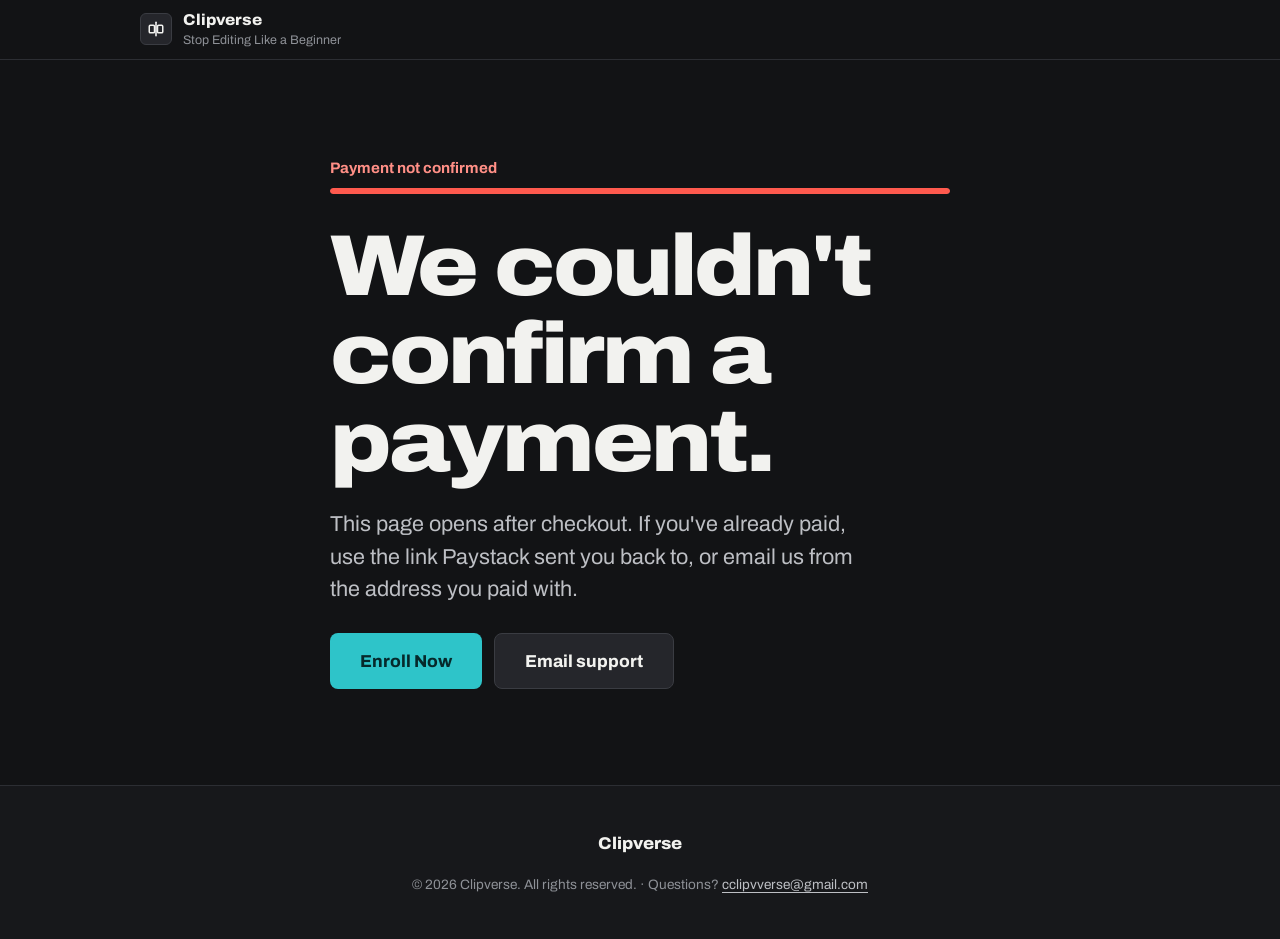
==== commit 759182e2: "Rewrite sales and confirmation copy, add Clipverse brand, remove testimonials" ====
--- a/confirmation.html
+++ b/confirmation.html
@@ -4,7 +4,7 @@
   <meta charset="UTF-8">
   <meta name="viewport" content="width=device-width, initial-scale=1">
   <script>document.documentElement.classList.add('js');</script>
-  <title>Order Confirmed — The Breakthrough Edit System</title>
+  <title>Order Confirmed | Clipverse</title>
   <meta name="robots" content="noindex">
   <meta name="theme-color" content="#121315">
 
@@ -16,13 +16,13 @@
 
   <header class="nav" data-nav>
     <div class="container nav__inner">
-      <a class="brand" href="index.html" aria-label="Stop Editing Like a Beginner — home">
+      <a class="brand" href="index.html" aria-label="Clipverse home">
         <span class="mark" aria-hidden="true">
           <svg viewBox="0 0 24 24" fill="none" stroke="currentColor" stroke-width="2" stroke-linecap="round"><rect x="3" y="7" width="7" height="10" rx="1.5"/><rect x="14" y="7" width="7" height="10" rx="1.5"/><path d="M12 3v18"/></svg>
         </span>
         <span class="brand__name">
-          <b>Stop Editing Like a Beginner</b>
-          <span class="brand__sub">The Breakthrough Edit System</span>
+          <b>Clipverse</b>
+          <span class="brand__sub">Stop Editing Like a Beginner</span>
         </span>
       </a>
     </div>
@@ -48,60 +48,60 @@
           <h1>We couldn't confirm a payment.</h1>
           <p class="lede" data-unpaid-text>If you've just paid, refresh this page. Still stuck? Email us from the address you paid with and we'll send your access.</p>
           <div class="unpaid__actions">
-            <a class="btn btn--lg" href="index.html#get">Get the System for &#8358;8,800</a>
+            <a class="btn btn--lg" href="index.html#get">Enroll Now</a>
             <a class="btn btn--lg btn--ghost" href="mailto:cclipvverse@gmail.com">Email support</a>
           </div>
         </div>
 
         <div class="paid" data-paid hidden>
-        <h1>Your order is confirmed.</h1>
-        <p class="lede">Check your email for a copy. You made a smart decision — here is everything you need to get started.</p>
+        <h1>You're in.</h1>
+        <p class="lede">A copy is on its way to your email. Here is everything you need to start.</p>
 
         <div class="tg">
-          <p class="body">Join others applying this system in the VIP Telegram group. Ask questions, share wins, and get the trend and posting-time drops as they happen.</p>
+          <p class="body">Join the VIP Telegram group to ask questions, share wins and get trend and posting-time drops as they happen.</p>
           <div class="tg__buttons">
-            <a class="btn btn--lg" data-link="vault" target="_blank" rel="noopener">Join Clip Verse Resource Vault</a>
-            <a class="btn btn--lg" data-link="signal" target="_blank" rel="noopener">Join Clip Verse Signal Group</a>
+            <a class="btn btn--lg" data-link="vault" target="_blank" rel="noopener">Join Clipverse Resource Vault</a>
+            <a class="btn btn--lg" data-link="signal" target="_blank" rel="noopener">Join Clipverse Signal Group</a>
           </div>
         </div>
 
         <ul class="downloads">
           <li data-lane="V1">
             <svg class="ico" viewBox="0 0 24 24" fill="none" stroke="currentColor" stroke-width="1.8" stroke-linecap="round" stroke-linejoin="round" aria-hidden="true"><rect x="3" y="5" width="18" height="14" rx="2"/><path d="m10 9 5 3-5 3V9Z"/></svg>
-            <span class="name">Main Course — The Breakthrough Edit System</span>
+            <span class="name">Main Course: The Breakthrough Edit System</span>
             <span class="where">In Telegram</span>
           </li>
           <li data-lane="A1" class="lane-audio">
             <svg class="ico" viewBox="0 0 24 24" fill="none" stroke="currentColor" stroke-width="1.8" stroke-linecap="round" stroke-linejoin="round" aria-hidden="true"><path d="M4 12h3l2-6 4 12 2-6h5"/></svg>
-            <span class="name">Bonus 1 — VIP Signal Group Invite (Telegram)</span>
+            <span class="name">Bonus 1: VIP Signal Group Invite (Telegram)</span>
             <span class="where">In Telegram</span>
           </li>
           <li data-lane="T1" class="lane-text">
             <svg class="ico" viewBox="0 0 24 24" fill="none" stroke="currentColor" stroke-width="1.8" stroke-linecap="round" stroke-linejoin="round" aria-hidden="true"><rect x="3" y="4" width="18" height="16" rx="2"/><path d="M3 10h18M9 4v6"/></svg>
-            <span class="name">Bonus 2 — Editing Resource Vault</span>
+            <span class="name">Bonus 2: Editing Resource Vault</span>
             <span class="where">In Telegram</span>
           </li>
           <li data-lane="FX" class="lane-fx">
             <svg class="ico" viewBox="0 0 24 24" fill="none" stroke="currentColor" stroke-width="1.8" stroke-linecap="round" stroke-linejoin="round" aria-hidden="true"><rect x="5" y="11" width="14" height="9" rx="2"/><path d="M8 11V8a4 4 0 0 1 7.6-1.7"/></svg>
-            <span class="name">Bonus 3 — Unlocked CapCut Access Instructions</span>
+            <span class="name">Bonus 3: Full CapCut Access Instructions</span>
             <span class="where">In Telegram</span>
           </li>
           <li data-lane="OV" class="lane-marker">
             <svg class="ico" viewBox="0 0 24 24" fill="none" stroke="currentColor" stroke-width="1.8" stroke-linecap="round" stroke-linejoin="round" aria-hidden="true"><circle cx="12" cy="8" r="4"/><path d="M4 21c1.5-4 4.5-6 8-6s6.5 2 8 6"/></svg>
-            <span class="name">Bonus 4 — UK TikTok Account Details</span>
+            <span class="name">Bonus 4: UK TikTok Account Details</span>
             <span class="where">In Telegram</span>
           </li>
         </ul>
 
-        <p class="note-box">Save these now and check your email for a backup copy of everything. Begin with <strong>Module 1: Speed &amp; Workflow</strong> — apply it to your very next edit before moving on to the hook-building module.</p>
+        <p class="note-box">Save these links now. A backup copy is in your email. Start with <strong>Module 1: Speed &amp; Workflow</strong> and apply it to your very next edit before you move on to the hook-building module.</p>
 
         <hr class="divider">
 
         <div class="upsell">
-          <p class="upsell__bar">Want to accelerate your results?</p>
+          <p class="upsell__bar">Want feedback on your own edits?</p>
           <h2>Personal Edit Review</h2>
           <p class="price-line">&#8358;15,000</p>
-          <p>Send in 2&ndash;3 of your edits and get direct, personal feedback on exactly what's holding them back and what to fix before you post again.</p>
+          <p>Send 2&ndash;3 of your edits and get direct feedback on what's holding them back and what to fix before you post again.</p>
           <a class="btn btn--lg btn--ghost" href="https://t.me/+2349126359248" target="_blank" rel="noopener">Message us on Telegram</a>
         </div>
         </div>
@@ -111,9 +111,9 @@
 
   <footer class="foot">
     <div class="container foot__inner">
-      <p class="foot__brand">Stop Editing Like a Beginner</p>
+      <p class="foot__brand">Clipverse</p>
       <p class="foot__legal">
-        &copy; <span data-year>2026</span> Stop Editing Like a Beginner. All rights reserved. &middot;
+        &copy; <span data-year>2026</span> Clipverse. All rights reserved. &middot;
         Questions? <a href="mailto:cclipvverse@gmail.com">cclipvverse@gmail.com</a>
       </p>
     </div>
